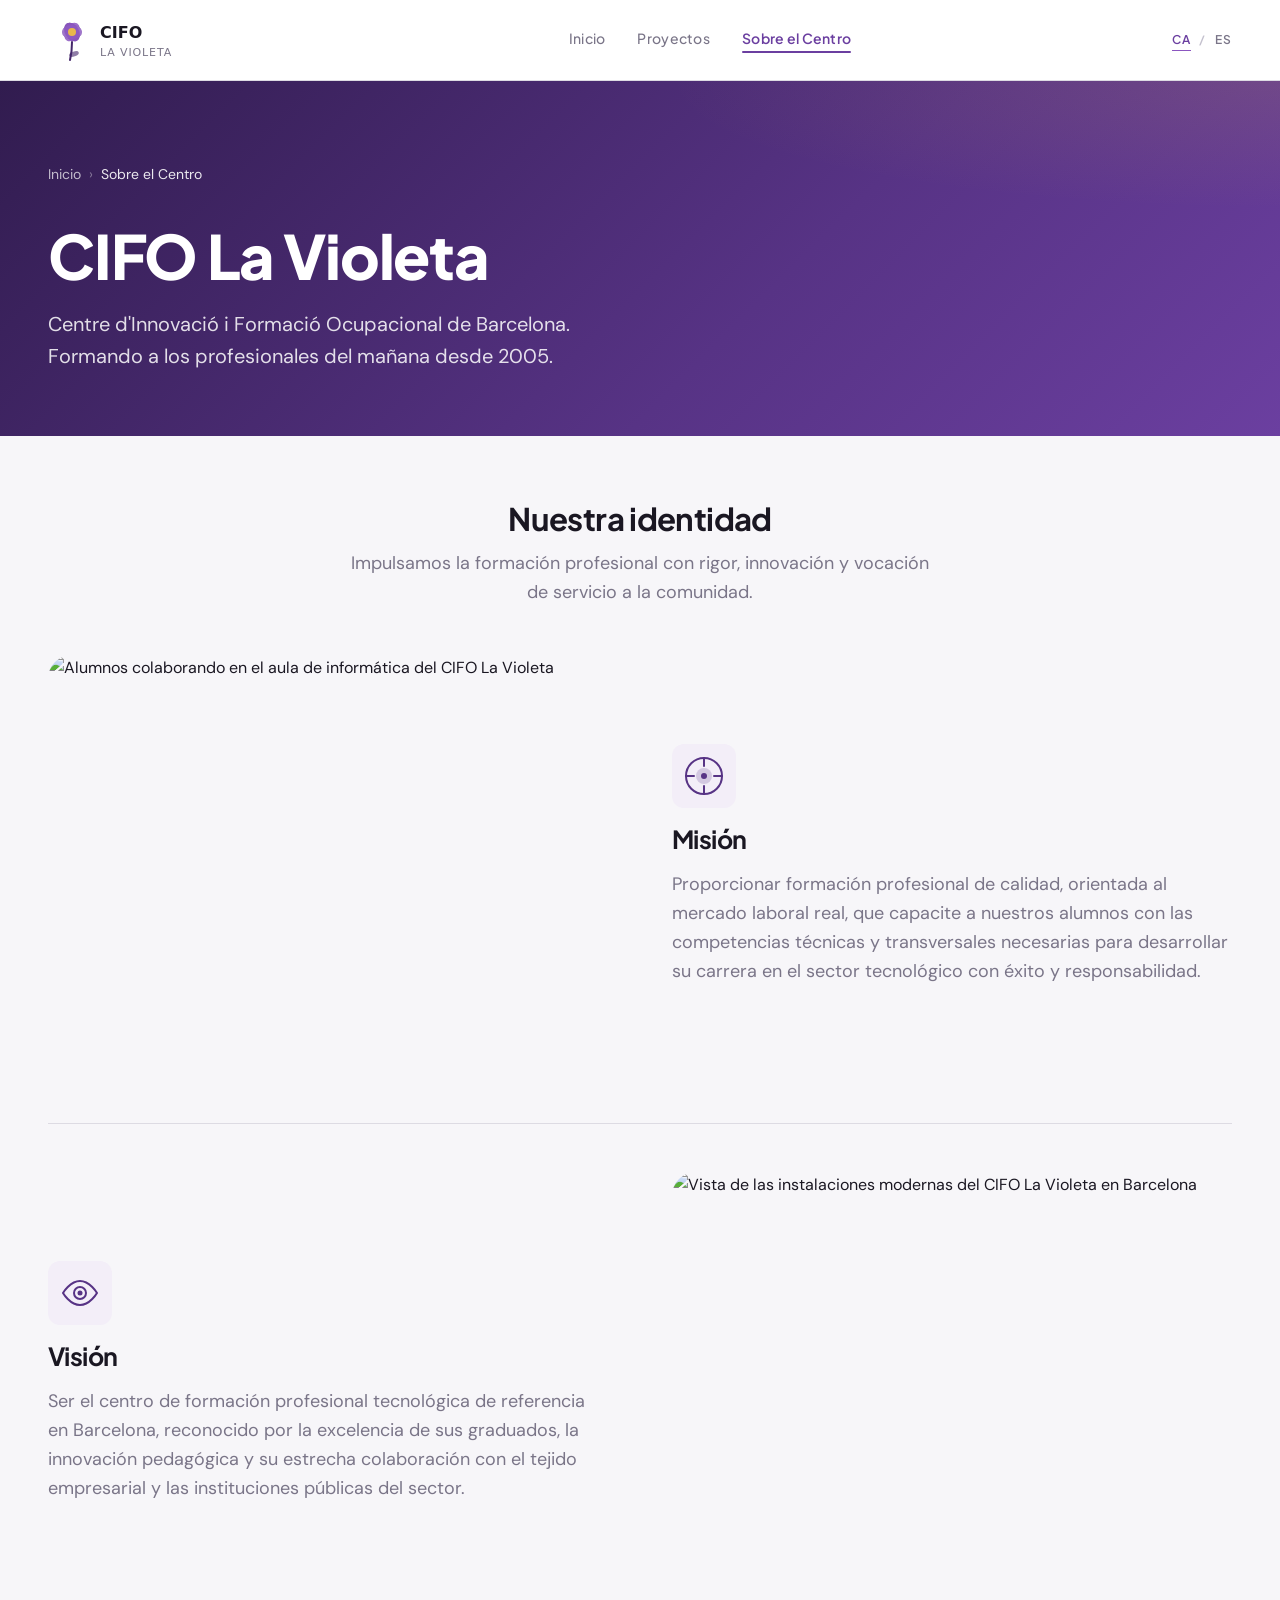
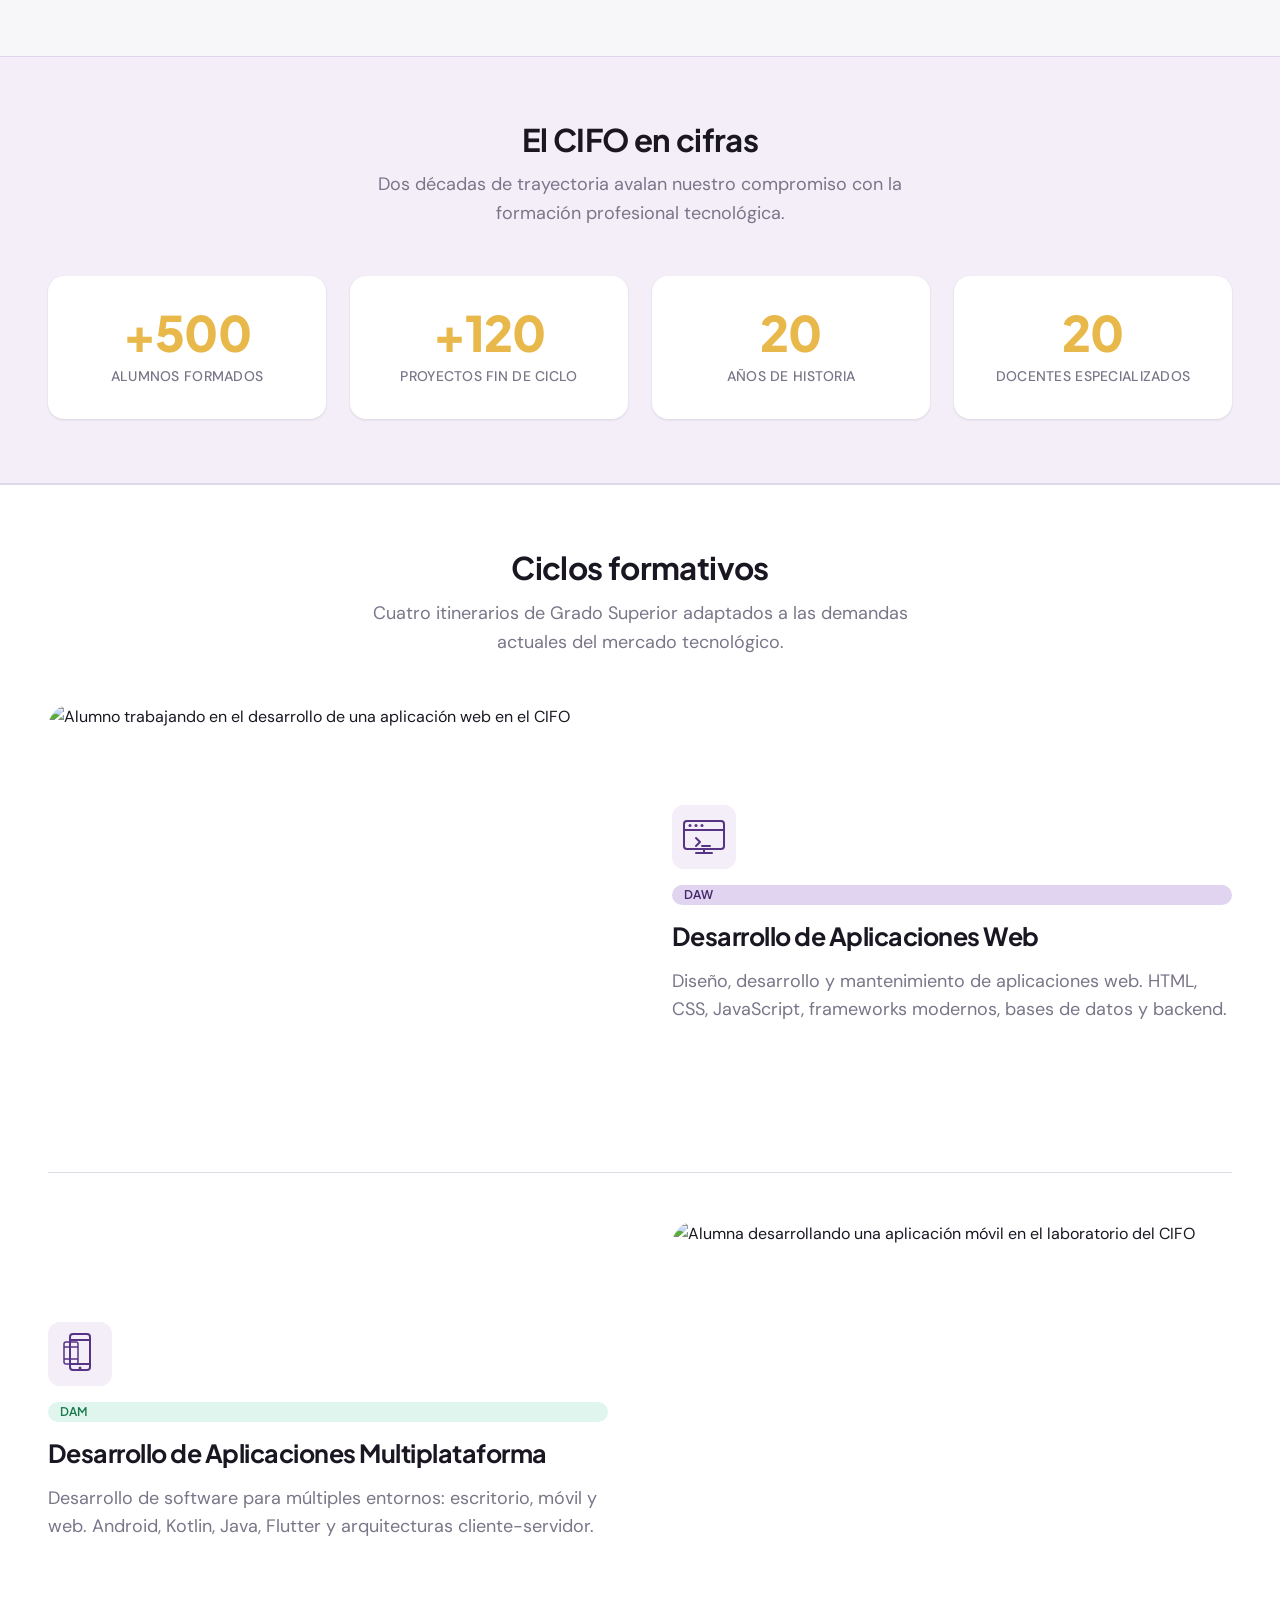
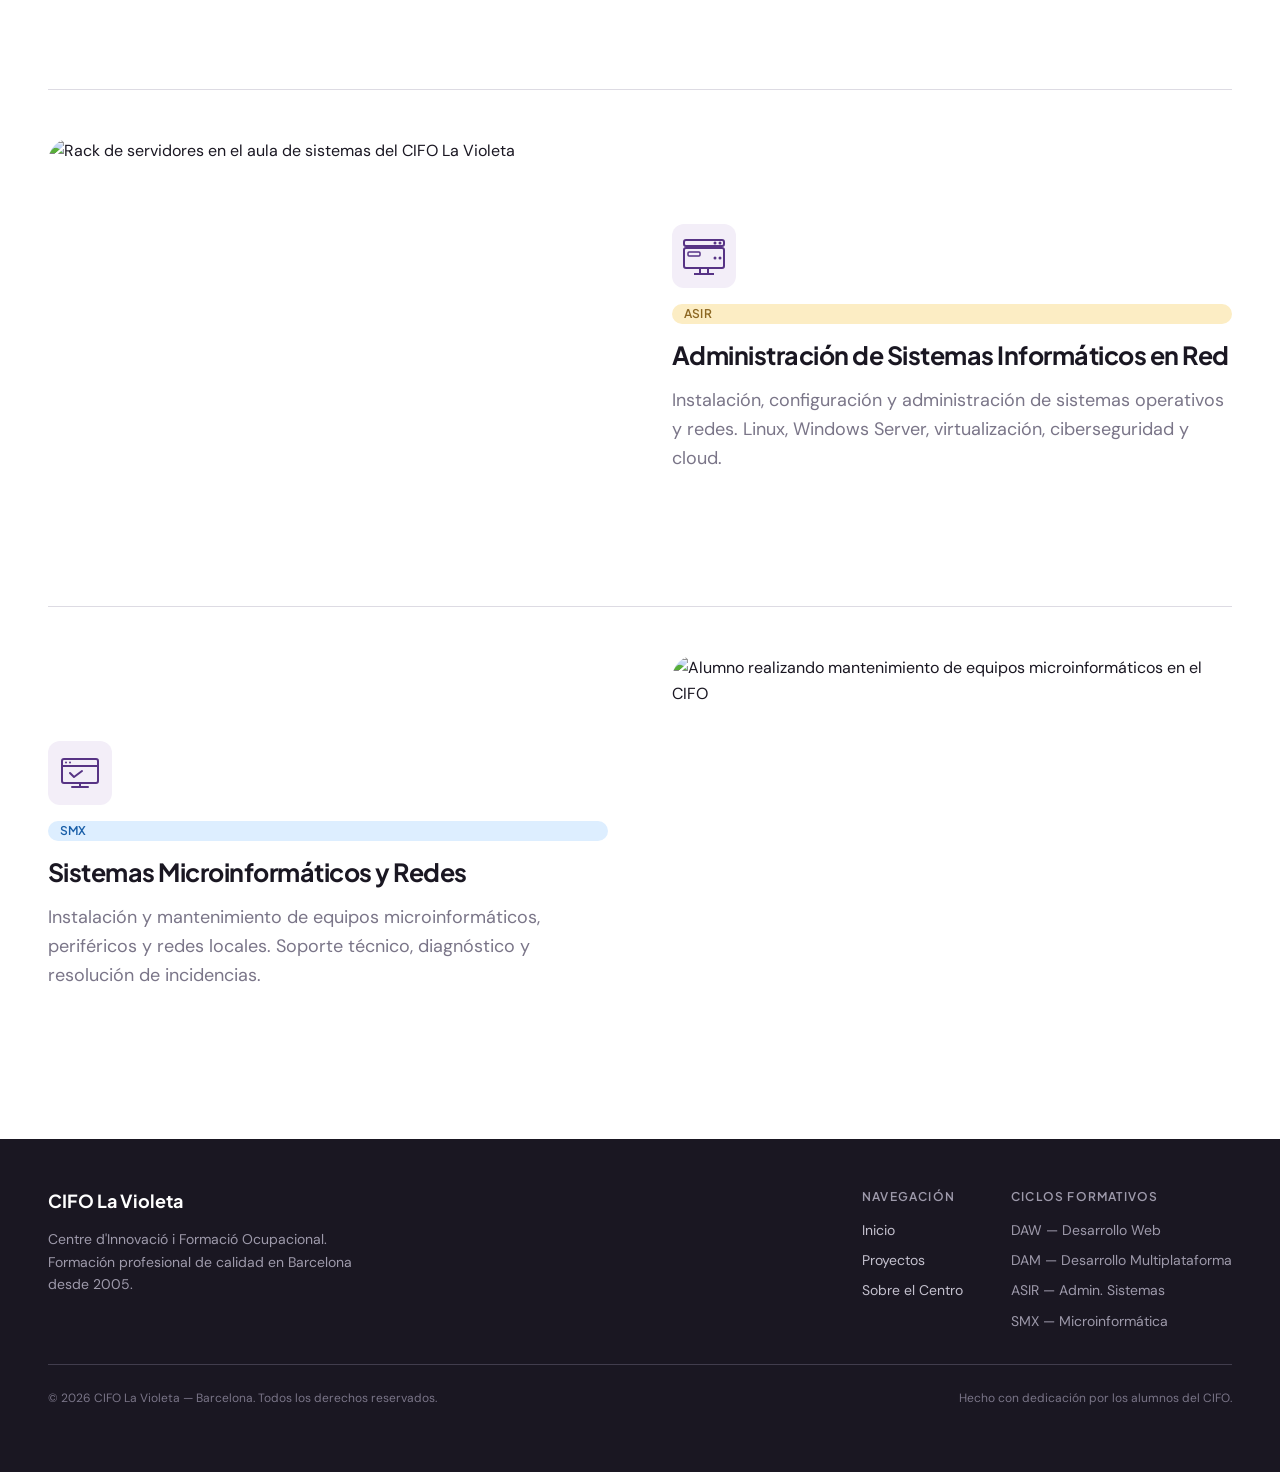
==== about.html @ 93eaab0a "Proyecto finalizado" ====
<!DOCTYPE html>
<html lang="es">

<head>
    <meta charset="UTF-8">
    <meta name="viewport" content="width=device-width, initial-scale=1.0">
    <meta name="description"
        content="Conoce el CIFO La Violeta, su misión, visión, áreas formativas y los datos que hacen de este centro un referente en formación profesional en Barcelona.">

    <meta property="og:type" content="website">
    <meta property="og:title" content="Sobre el Centro — CIFO Violeta Showcase">
    <meta property="og:description"
        content="Conoce el CIFO La Violeta, su misión, visión, áreas formativas y los datos que hacen de este centro un referente en formación profesional en Barcelona.">
    <meta property="og:image" content="https://picsum.photos/seed/cifo-about/1200/630">
    <meta property="og:site_name" content="CIFO Violeta Showcase">

    <title>Sobre el Centro — CIFO Violeta Showcase</title>

    <!-- Favicon placeholder -->
    <link rel="icon"
        href="data:image/svg+xml,%3Csvg xmlns='http://www.w3.org/2000/svg' viewBox='0 0 100 100'%3E%3Ctext y='.9em' font-size='90'%3E%F0%9F%9F%A3%3C/text%3E%3C/svg%3E">

    <!-- CSS Base -->
    <link rel="stylesheet" href="css/base/reset.css">
    <link rel="stylesheet" href="css/base/variables.css">
    <link rel="stylesheet" href="css/base/typography.css">
    <link rel="stylesheet" href="css/base/utilities.css">
    <link rel="stylesheet" href="css/base/print.css">

    <!-- CSS Layout -->
    <link rel="stylesheet" href="css/layout/page.css">
    <link rel="stylesheet" href="css/layout/container.css">

    <!-- CSS Components -->
    <link rel="stylesheet" href="css/components/badge.css">
    <link rel="stylesheet" href="css/components/buttons.css">
    <link rel="stylesheet" href="css/components/language-switcher.css">
    <link rel="stylesheet" href="css/components/header.css">
    <link rel="stylesheet" href="css/components/footer.css">

    <!-- CSS Pages -->
    <link rel="stylesheet" href="css/pages/about.css">
</head>

<body class="page">

    <!-- Skip to content — Accesibilidad -->
    <a href="#main-content" class="skip-link">Saltar al contenido</a>

    <!-- Blade: @include('layouts.header') -->
    <!-- ═══════════════════════════════════════
       HEADER
       ═══════════════════════════════════════ -->
    <header class="site-header" role="banner">
        <div class="container">
            <nav class="header" aria-label="Navegación principal">

                <div class="header-inner">
                    <!-- Logo -->
                    <a href="index.html" class="header-logo" aria-label="CIFO Violeta Showcase — Inicio">
                        <img src="img/logo-placeholder.svg" alt="CIFO La Violeta" width="200" height="48">
                    </a>

                    <!-- Desktop nav links -->
                    <div class="header-nav" role="list">
                        <a href="index.html" class="nav-link" role="listitem">Inicio</a>
                        <a href="projects.html" class="nav-link" role="listitem">Proyectos</a>
                        <a href="about.html" class="nav-link" aria-current="page" role="listitem">Sobre el Centro</a>
                    </div>

                    <!-- Actions: language switcher + hamburger -->
                    <div class="header-actions">
                        <!-- Language switcher placeholder -->
                        <div class="lang-switcher desktop-only" aria-label="Seleccionar idioma">
                            <span class="lang-switcher-option" role="button" tabindex="0" aria-pressed="true">CA</span>
                            <span class="lang-switcher-sep" aria-hidden="true">/</span>
                            <span class="lang-switcher-option" role="button" tabindex="0" aria-pressed="false">ES</span>
                        </div>

                        <!-- Hamburger button (mobile) -->
                        <button class="menu-toggle" aria-label="Abrir menú de navegación" aria-expanded="false"
                            aria-controls="mobile-nav">
                            <span class="menu-icon" aria-hidden="true">
                                <span></span>
                                <span></span>
                                <span></span>
                            </span>
                        </button>
                    </div>
                </div>

            </nav>
        </div>
    </header>

    <!-- ═══════════════════════════════════════
       MAIN CONTENT
       ═══════════════════════════════════════ -->
    <main id="main-content">
        <!-- ─────────────────────────────────────
         HERO
         ───────────────────────────────────── -->
        <section class="about-hero" aria-labelledby="about-hero-title">
            <div class="container">

                <!-- Breadcrumb -->
                <nav class="about-hero-breadcrumb" aria-label="Ruta de navegación">
                    <ol>
                        <li>
                            <a href="index.html">Inicio</a>
                        </li>
                        <li aria-hidden="true">
                            <span class="breadcrumb-sep">›</span>
                        </li>
                        <li>
                            <span class="breadcrumb-current" aria-current="page">Sobre el Centro</span>
                        </li>
                    </ol>
                </nav>

                <div class="about-hero-content reveal">
                    <h1 id="about-hero-title">CIFO La Violeta</h1>
                    <p>Centre d'Innovació i Formació Ocupacional de Barcelona. Formando a
                        los profesionales del mañana desde 2005.</p>
                </div>

            </div>
        </section>

        <!-- ─────────────────────────────────────
         MISIÓN Y VISIÓN
         ───────────────────────────────────── -->
        <section class="about-mission" aria-labelledby="about-mission-title">
            <div class="container">

                <header class="about-mission-header reveal">
                    <h2 class="about-mission-title" id="about-mission-title">Nuestra identidad</h2>
                    <p class="about-mission-intro">Impulsamos la formación profesional con rigor, innovación y vocación
                        de servicio a la comunidad.</p>
                </header>

                <!-- Split 1: Misión — imagen izquierda, texto derecha -->
                <div class="about-split reveal">
                    <div class="about-split-media">
                        <img src="https://picsum.photos/seed/cifo-mission/800/600"
                            alt="Alumnos colaborando en el aula de informática del CIFO La Violeta"
                            width="800" height="600" loading="lazy">
                    </div>
                    <div class="about-split-content">
                        <div class="about-split-icon" aria-hidden="true">
                            <svg width="40" height="40" viewBox="0 0 40 40" fill="none"
                                xmlns="http://www.w3.org/2000/svg">
                                <circle cx="20" cy="20" r="18" stroke="currentColor" stroke-width="2" />
                                <circle cx="20" cy="20" r="8" fill="currentColor" opacity="0.2" />
                                <circle cx="20" cy="20" r="3" fill="currentColor" />
                                <line x1="20" y1="2" x2="20" y2="10" stroke="currentColor" stroke-width="2"
                                    stroke-linecap="round" />
                                <line x1="20" y1="30" x2="20" y2="38" stroke="currentColor" stroke-width="2"
                                    stroke-linecap="round" />
                                <line x1="2" y1="20" x2="10" y2="20" stroke="currentColor" stroke-width="2"
                                    stroke-linecap="round" />
                                <line x1="30" y1="20" x2="38" y2="20" stroke="currentColor" stroke-width="2"
                                    stroke-linecap="round" />
                            </svg>
                        </div>
                        <h3>Misión</h3>
                        <p>Proporcionar formación profesional de calidad, orientada al mercado laboral real, que
                            capacite a nuestros alumnos con las competencias técnicas y transversales necesarias para
                            desarrollar su carrera en el sector tecnológico con éxito y responsabilidad.</p>
                    </div>
                </div>

                <!-- Split 2: Visión — texto izquierda, imagen derecha -->
                <div class="about-split reveal" data-reverse>
                    <div class="about-split-media">
                        <img src="https://picsum.photos/seed/cifo-vision/800/600"
                            alt="Vista de las instalaciones modernas del CIFO La Violeta en Barcelona"
                            width="800" height="600" loading="lazy">
                    </div>
                    <div class="about-split-content">
                        <div class="about-split-icon" aria-hidden="true">
                            <svg width="40" height="40" viewBox="0 0 40 40" fill="none"
                                xmlns="http://www.w3.org/2000/svg">
                                <path d="M20 8C10 8 3 20 3 20C3 20 10 32 20 32C30 32 37 20 37 20C37 20 30 8 20 8Z"
                                    stroke="currentColor" stroke-width="2" stroke-linejoin="round" />
                                <circle cx="20" cy="20" r="6" stroke="currentColor" stroke-width="2" />
                                <circle cx="20" cy="20" r="2.5" fill="currentColor" />
                            </svg>
                        </div>
                        <h3>Visión</h3>
                        <p>Ser el centro de formación profesional tecnológica de referencia en Barcelona, reconocido
                            por la excelencia de sus graduados, la innovación pedagógica y su estrecha colaboración
                            con el tejido empresarial y las instituciones públicas del sector.</p>
                    </div>
                </div>

            </div>
        </section>

        <!-- ─────────────────────────────────────
         CIFRAS CLAVE
         ───────────────────────────────────── -->
        <section class="about-stats" aria-labelledby="about-stats-title">
            <div class="container">

                <header class="about-stats-header reveal">
                    <h2 class="about-stats-title" id="about-stats-title">El CIFO en cifras</h2>
                    <p class="about-stats-intro">Dos décadas de trayectoria avalan nuestro compromiso con la formación
                        profesional tecnológica.</p>
                </header>

                <div class="about-stats-grid">

                    <div class="about-stats-item reveal">
                        <span class="about-stats-number" aria-label="Más de 500 alumnos formados">+500</span>
                        <span class="about-stats-label">Alumnos formados</span>
                    </div>

                    <div class="about-stats-item reveal">
                        <span class="about-stats-number" aria-label="Más de 120 proyectos fin de ciclo">+120</span>
                        <span class="about-stats-label">Proyectos fin de ciclo</span>
                    </div>

                    <div class="about-stats-item reveal">
                        <span class="about-stats-number" aria-label="20 años de historia">20</span>
                        <span class="about-stats-label">Años de historia</span>
                    </div>

                    <div class="about-stats-item reveal">
                        <span class="about-stats-number" aria-label="20 docentes especializados">20</span>
                        <span class="about-stats-label">Docentes especializados</span>
                    </div>

                </div>
            </div>
        </section>

        <!-- ─────────────────────────────────────
         ÁREAS FORMATIVAS
         ───────────────────────────────────── -->
        <section class="about-programs" aria-labelledby="about-programs-title">
            <div class="container">

                <header class="about-programs-header reveal">
                    <h2 class="about-programs-title" id="about-programs-title">Ciclos formativos</h2>
                    <p class="about-programs-intro">Cuatro itinerarios de Grado Superior adaptados a las demandas
                        actuales del mercado tecnológico.</p>
                </header>

                <!-- Split DAW — imagen izquierda, contenido derecha -->
                <div class="about-split reveal" aria-labelledby="program-daw-title">
                    <div class="about-split-media">
                        <img src="https://picsum.photos/seed/cifo-daw/800/600"
                            alt="Alumno trabajando en el desarrollo de una aplicación web en el CIFO"
                            width="800" height="600" loading="lazy">
                    </div>
                    <div class="about-split-content">
                        <div class="about-split-icon" aria-hidden="true">
                            <svg width="48" height="48" viewBox="0 0 48 48" fill="none"
                                xmlns="http://www.w3.org/2000/svg">
                                <rect x="4" y="8" width="40" height="28" rx="3" stroke="currentColor"
                                    stroke-width="2" />
                                <line x1="4" y1="17" x2="44" y2="17" stroke="currentColor" stroke-width="2" />
                                <circle cx="10" cy="12.5" r="1.5" fill="currentColor" />
                                <circle cx="16" cy="12.5" r="1.5" fill="currentColor" />
                                <circle cx="22" cy="12.5" r="1.5" fill="currentColor" />
                                <line x1="16" y1="40" x2="32" y2="40" stroke="currentColor" stroke-width="2"
                                    stroke-linecap="round" />
                                <line x1="24" y1="36" x2="24" y2="40" stroke="currentColor" stroke-width="2" />
                                <path d="M16 25L20 29L16 33" stroke="currentColor" stroke-width="2"
                                    stroke-linecap="round" stroke-linejoin="round" />
                                <line x1="22" y1="33" x2="30" y2="33" stroke="currentColor" stroke-width="2"
                                    stroke-linecap="round" />
                            </svg>
                        </div>
                        <span class="badge" data-cycle="daw">DAW</span>
                        <h3 id="program-daw-title">Desarrollo de Aplicaciones Web</h3>
                        <p>Diseño, desarrollo y mantenimiento de aplicaciones web. HTML, CSS, JavaScript, frameworks
                            modernos, bases de datos y backend.</p>
                    </div>
                </div>

                <!-- Split DAM — contenido izquierda, imagen derecha -->
                <div class="about-split reveal" data-reverse aria-labelledby="program-dam-title">
                    <div class="about-split-media">
                        <img src="https://picsum.photos/seed/cifo-dam/800/600"
                            alt="Alumna desarrollando una aplicación móvil en el laboratorio del CIFO"
                            width="800" height="600" loading="lazy">
                    </div>
                    <div class="about-split-content">
                        <div class="about-split-icon" aria-hidden="true">
                            <svg width="48" height="48" viewBox="0 0 48 48" fill="none"
                                xmlns="http://www.w3.org/2000/svg">
                                <rect x="14" y="4" width="20" height="36" rx="3" stroke="currentColor"
                                    stroke-width="2" />
                                <line x1="14" y1="10" x2="34" y2="10" stroke="currentColor" stroke-width="2" />
                                <line x1="14" y1="34" x2="34" y2="34" stroke="currentColor" stroke-width="2" />
                                <circle cx="24" cy="38" r="1.5" fill="currentColor" />
                                <rect x="8" y="12" width="14" height="22" rx="2" stroke="currentColor"
                                    stroke-width="1.5" />
                                <line x1="8" y1="17" x2="22" y2="17" stroke="currentColor" stroke-width="1.5" />
                                <line x1="8" y1="29" x2="22" y2="29" stroke="currentColor" stroke-width="1.5" />
                            </svg>
                        </div>
                        <span class="badge" data-cycle="dam">DAM</span>
                        <h3 id="program-dam-title">Desarrollo de Aplicaciones Multiplataforma</h3>
                        <p>Desarrollo de software para múltiples entornos: escritorio, móvil y web. Android, Kotlin,
                            Java, Flutter y arquitecturas cliente-servidor.</p>
                    </div>
                </div>

                <!-- Split ASIR — imagen izquierda, contenido derecha -->
                <div class="about-split reveal" aria-labelledby="program-asir-title">
                    <div class="about-split-media">
                        <img src="https://picsum.photos/seed/cifo-asir/800/600"
                            alt="Rack de servidores en el aula de sistemas del CIFO La Violeta"
                            width="800" height="600" loading="lazy">
                    </div>
                    <div class="about-split-content">
                        <div class="about-split-icon" aria-hidden="true">
                            <svg width="48" height="48" viewBox="0 0 48 48" fill="none"
                                xmlns="http://www.w3.org/2000/svg">
                                <rect x="4" y="16" width="40" height="20" rx="2" stroke="currentColor"
                                    stroke-width="2" />
                                <rect x="4" y="8" width="40" height="6" rx="2" stroke="currentColor"
                                    stroke-width="2" />
                                <circle cx="40" cy="11" r="1.5" fill="currentColor" />
                                <circle cx="35" cy="11" r="1.5" fill="currentColor" />
                                <rect x="8" y="20" width="12" height="4" rx="1" stroke="currentColor"
                                    stroke-width="1.5" />
                                <circle cx="40" cy="26" r="1.5" fill="currentColor" />
                                <circle cx="35" cy="26" r="1.5" fill="currentColor" />
                                <line x1="20" y1="36" x2="20" y2="42" stroke="currentColor" stroke-width="2" />
                                <line x1="28" y1="36" x2="28" y2="42" stroke="currentColor" stroke-width="2" />
                                <line x1="14" y1="42" x2="34" y2="42" stroke="currentColor" stroke-width="2" />
                            </svg>
                        </div>
                        <span class="badge" data-cycle="asir">ASIR</span>
                        <h3 id="program-asir-title">Administración de Sistemas Informáticos en Red</h3>
                        <p>Instalación, configuración y administración de sistemas operativos y redes. Linux, Windows
                            Server, virtualización, ciberseguridad y cloud.</p>
                    </div>
                </div>

                <!-- Split SMX — contenido izquierda, imagen derecha -->
                <div class="about-split reveal" data-reverse aria-labelledby="program-smx-title">
                    <div class="about-split-media">
                        <img src="https://picsum.photos/seed/cifo-smx/800/600"
                            alt="Alumno realizando mantenimiento de equipos microinformáticos en el CIFO"
                            width="800" height="600" loading="lazy">
                    </div>
                    <div class="about-split-content">
                        <div class="about-split-icon" aria-hidden="true">
                            <svg width="48" height="48" viewBox="0 0 48 48" fill="none"
                                xmlns="http://www.w3.org/2000/svg">
                                <rect x="6" y="10" width="36" height="24" rx="2" stroke="currentColor"
                                    stroke-width="2" />
                                <line x1="6" y1="17" x2="42" y2="17" stroke="currentColor" stroke-width="2" />
                                <line x1="16" y1="38" x2="32" y2="38" stroke="currentColor" stroke-width="2"
                                    stroke-linecap="round" />
                                <line x1="24" y1="34" x2="24" y2="38" stroke="currentColor" stroke-width="2" />
                                <path d="M14 24L18 28L26 22" stroke="currentColor" stroke-width="2"
                                    stroke-linecap="round" stroke-linejoin="round" />
                                <circle cx="10" cy="13.5" r="1" fill="currentColor" />
                                <circle cx="14" cy="13.5" r="1" fill="currentColor" />
                            </svg>
                        </div>
                        <span class="badge" data-cycle="smx">SMX</span>
                        <h3 id="program-smx-title">Sistemas Microinformáticos y Redes</h3>
                        <p>Instalación y mantenimiento de equipos microinformáticos, periféricos y redes locales.
                            Soporte técnico, diagnóstico y resolución de incidencias.</p>
                    </div>
                </div>

            </div>
        </section>

    </main>

    <!-- Blade: @include('layouts.footer') -->
    <!-- ═══════════════════════════════════════
       FOOTER
       ═══════════════════════════════════════ -->
    <footer class="site-footer" role="contentinfo">
        <div class="container">
            <div class="footer-inner">

                <!-- Footer top -->
                <div class="footer-top">
                    <!-- Brand -->
                    <div class="footer-brand">
                        <p class="footer-brand-name">CIFO La Violeta</p>
                        <p class="footer-brand-desc">Centre d'Innovació i Formació Ocupacional. Formación profesional
                            de calidad en Barcelona desde 2005.</p>
                    </div>

                    <!-- Link groups -->
                    <div class="footer-links">
                        <div>
                            <p class="footer-link-group-title">Navegación</p>
                            <div class="footer-link-group-items">
                                <a href="index.html" class="footer-link">Inicio</a>
                                <a href="projects.html" class="footer-link">Proyectos</a>
                                <a href="about.html" class="footer-link">Sobre el Centro</a>
                            </div>
                        </div>
                        <div>
                            <p class="footer-link-group-title">Ciclos Formativos</p>
                            <div class="footer-link-group-items">
                                <span class="footer-cycle-item">DAW — Desarrollo Web</span>
                                <span class="footer-cycle-item">DAM — Desarrollo Multiplataforma</span>
                                <span class="footer-cycle-item">ASIR — Admin. Sistemas</span>
                                <span class="footer-cycle-item">SMX — Microinformática</span>
                            </div>
                        </div>
                    </div>
                </div>

                <hr>

                <!-- Footer bottom -->
                <div class="footer-bottom">
                    <p>&copy; 2026 CIFO La Violeta — Barcelona. Todos los derechos reservados.</p>
                    <p>Hecho con dedicación por los alumnos del CIFO.</p>
                </div>

            </div>
        </div>
    </footer>

    <!-- Blade: @include('components.mobile-nav') -->
    <!-- Mobile nav drawer — outside header to avoid stacking context conflict -->
    <div class="mobile-nav" id="mobile-nav" aria-hidden="true">
        <div class="mobile-nav-inner">
            <div class="mobile-close">
                <button class="mobile-close-btn" aria-label="Cerrar menú">&#x2715;</button>
            </div>
            <a href="index.html" class="mobile-nav-link">Inicio</a>
            <a href="projects.html" class="mobile-nav-link">Proyectos</a>
            <a href="about.html" class="mobile-nav-link" aria-current="page">Sobre el Centro</a>
            <!-- Language switcher in mobile -->
            <div class="lang-switcher" style="padding: var(--space-3) var(--space-4);" aria-label="Seleccionar idioma">
                <span class="lang-switcher-option" role="button" tabindex="0">CA</span>
                <span class="lang-switcher-sep" aria-hidden="true">/</span>
                <span class="lang-switcher-option" role="button" tabindex="0">ES</span>
            </div>
        </div>
    </div>

    <script type="module" src="js/main.js"></script>

</body>

</html>
---- css/base/variables.css ----
/* ══════════════════════════════════════════════════════════
   variables.css — CIFO Violeta Showcase
   Design Tokens — Single source of truth
   ══════════════════════════════════════════════════════════ */

@import url('https://fonts.googleapis.com/css2?family=Plus+Jakarta+Sans:ital,wght@0,400;0,500;0,600;0,700;0,800;1,400;1,500&family=DM+Sans:ital,wght@0,400;0,500;0,700;1,400&family=JetBrains+Mono:wght@400;500&display=swap');

:root {
    /* ─────────────────────────────────────────
     PALETA — Identidad CIFO La Violeta
     ───────────────────────────────────────── */

    /* Violeta Principal */
    --color-primary-50: #f3eef8;
    --color-primary-100: #e0d4f0;
    --color-primary-200: #c5a8e2;
    --color-primary-300: #a87cd3;
    --color-primary-400: #8b56c0;
    --color-primary-500: #6b3fa0;
    --color-primary-600: #573385;
    --color-primary-700: #44276a;
    --color-primary-800: #311c4f;
    --color-primary-900: #1e1134;

    /* Accent — Dorado Cálido */
    --color-accent-50: #fef8eb;
    --color-accent-100: #fcedc4;
    --color-accent-200: #f9dc8c;
    --color-accent-300: #f5c94f;
    --color-accent-400: #e8b84b;
    --color-accent-500: #d4a23a;
    --color-accent-600: #b8872e;
    --color-accent-700: #8c6722;

    /* Neutros — Fríos con matiz violeta */
    --color-neutral-0: #ffffff;
    --color-neutral-50: #f7f6f9;
    --color-neutral-100: #eeedf1;
    --color-neutral-200: #dddbe3;
    --color-neutral-300: #c4c1ce;
    --color-neutral-400: #9e9aab;
    --color-neutral-500: #7a7588;
    --color-neutral-600: #5c5768;
    --color-neutral-700: #413d4d;
    --color-neutral-800: #2a2733;
    --color-neutral-900: #1a1722;

    /* Semánticos — reserva para estados de formulario (Fase 5+) */
    --color-success: #2ecc71;
    --color-error: #e74c3c;
    --color-warning: #f39c12;
    --color-info: #3498db;

    /* ─────────────────────────────────────────
     ALIASES FUNCIONALES
     ───────────────────────────────────────── */
    --color-bg: var(--color-neutral-50);
    --color-bg-card: var(--color-neutral-0);
    --color-bg-elevated: var(--color-neutral-0);
    --color-bg-overlay: rgba(26, 23, 34, 0.6);
    --color-text: var(--color-neutral-900);
    --color-text-muted: var(--color-neutral-500);
    --color-text-inverse: var(--color-neutral-0);
    --color-border: var(--color-neutral-200);
    --color-border-hover: var(--color-neutral-300);

    /* ─────────────────────────────────────────
     TIPOGRAFÍA
     ───────────────────────────────────────── */
    --font-heading: "Plus Jakarta Sans", system-ui, sans-serif;
    --font-body: "DM Sans", system-ui, sans-serif;
    --font-mono: "JetBrains Mono", monospace;

    /* Escala tipográfica — Major Third (1.25) */
    --text-xs: 0.75rem;
    --text-sm: 0.875rem;
    --text-base: 1rem;
    --text-lg: 1.125rem;
    --text-xl: 1.25rem;
    --text-2xl: 1.563rem;
    --text-3xl: 1.953rem;
    --text-4xl: 2.441rem;
    --text-5xl: 3.052rem;
    --text-6xl: 3.815rem;

    /* Line heights */
    --leading-tight: 1.2;
    --leading-snug: 1.35;
    --leading-normal: 1.6;
    --leading-loose: 1.8;

    /* Font weights */
    --weight-regular: 400;
    --weight-medium: 500;
    --weight-semibold: 600;
    --weight-bold: 700;
    --weight-extrabold: 800;

    /* Letter spacing */
    --tracking-tight: -0.02em;
    --tracking-normal: 0;
    --tracking-wide: 0.02em;
    --tracking-wider: 0.05em;
    --tracking-widest: 0.1em;

    /* ─────────────────────────────────────────
     ESPACIADO (base 4px)
     ───────────────────────────────────────── */
    --space-0: 0;
    --space-1: 0.25rem;
    --space-2: 0.5rem;
    --space-3: 0.75rem;
    --space-4: 1rem;
    --space-5: 1.25rem;
    --space-6: 1.5rem;
    --space-8: 2rem;
    --space-10: 2.5rem;
    --space-12: 3rem;
    --space-16: 4rem;
    --space-20: 5rem;
    --space-24: 6rem;

    /* ─────────────────────────────────────────
     LAYOUT
     ───────────────────────────────────────── */
    --max-width: 1280px;
    --max-width-sm: 640px;
    --max-width-md: 768px;
    --max-width-lg: 1024px;
    --max-width-xl: 1280px;
    --max-width-2xl: 1440px;

    --container-padding: var(--space-6);

    /* ─────────────────────────────────────────
     BORDES Y RADIOS
     ───────────────────────────────────────── */
    --radius-sm: 4px;
    --radius-md: 8px;
    --radius-lg: 12px;
    --radius-xl: 16px;
    --radius-2xl: 24px;
    --radius-full: 9999px;

    /* ─────────────────────────────────────────
     SOMBRAS
     ───────────────────────────────────────── */
    --shadow-xs: 0 1px 2px rgba(26, 23, 34, 0.05);
    --shadow-sm: 0 1px 3px rgba(26, 23, 34, 0.08),
        0 1px 2px rgba(26, 23, 34, 0.04);
    --shadow-md: 0 4px 6px rgba(26, 23, 34, 0.06),
        0 2px 4px rgba(26, 23, 34, 0.04);
    --shadow-lg: 0 10px 20px rgba(26, 23, 34, 0.08),
        0 4px 8px rgba(26, 23, 34, 0.04);
    --shadow-xl: 0 20px 40px rgba(26, 23, 34, 0.1),
        0 8px 16px rgba(26, 23, 34, 0.06);
    --shadow-card-hover:
        0 16px 32px rgba(107, 63, 160, 0.12),
        0 6px 12px rgba(107, 63, 160, 0.06);

    /* ─────────────────────────────────────────
     TRANSICIONES
     ───────────────────────────────────────── */
    --ease-out: cubic-bezier(0.16, 1, 0.3, 1);
    --ease-in-out: cubic-bezier(0.65, 0, 0.35, 1);
    --ease-spring: cubic-bezier(0.34, 1.56, 0.64, 1);

    --duration-fast: 150ms;
    --duration-base: 250ms;
    --duration-slow: 400ms;
    --duration-slower: 600ms;

    --transition-fast: var(--duration-fast) var(--ease-out);
    --transition-base: var(--duration-base) var(--ease-out);
    --transition-slow: var(--duration-slow) var(--ease-out);
    --transition-spring: var(--duration-base) var(--ease-spring);

    /* ─────────────────────────────────────────
     Z-INDEX
     ───────────────────────────────────────── */
    --z-dropdown: 100;
    --z-sticky: 200;
    --z-overlay: 300;
    --z-modal: 400;
    --z-toast: 500;
}
---- css/base/typography.css ----
/* ══════════════════════════════════════════════════════════
   TYPOGRAPHY.CSS — CIFO Violeta Showcase
   Base typographic styles and heading scale
   ══════════════════════════════════════════════════════════ */

/* ─────────────────────────────────────────
   BODY BASE
   ───────────────────────────────────────── */
body {
    font-family: var(--font-body);
    font-size: var(--text-base);
    font-weight: var(--weight-regular);
    line-height: var(--leading-normal);
    color: var(--color-text);
    letter-spacing: var(--tracking-normal);
}

/* ─────────────────────────────────────────
   HEADINGS
   ───────────────────────────────────────── */
h1,
h2,
h3,
h4,
h5,
h6 {
    font-family: var(--font-heading);
    font-weight: var(--weight-bold);
    line-height: var(--leading-tight);
    letter-spacing: var(--tracking-tight);
    color: var(--color-text);
}

h1 {
    font-size: var(--text-4xl);
    font-weight: var(--weight-extrabold);
}

h2 {
    font-size: var(--text-3xl);
}

h3 {
    font-size: var(--text-2xl);
}

h4 {
    font-size: var(--text-xl);
    font-weight: var(--weight-semibold);
}

h5 {
    font-size: var(--text-lg);
    font-weight: var(--weight-semibold);
}

h6 {
    font-size: var(--text-base);
    font-weight: var(--weight-semibold);
    letter-spacing: var(--tracking-wide);
}

/* Responsive heading scale */
@media (min-width: 64em) {

    h1 {
        font-size: var(--text-4xl);
    }

    h2 {
        font-size: var(--text-3xl);
    }

    h3 {
        font-size: var(--text-2xl);
    }
}

/* ─────────────────────────────────────────
   PARAGRAPHS & BODY TEXT
   ───────────────────────────────────────── */
p {
    max-width: 68ch;
    margin-bottom: var(--space-4);
}

p:last-child {
    margin-bottom: 0;
}

.text-lg {
    font-size: var(--text-lg);
    line-height: var(--leading-normal);
}

.text-sm {
    font-size: var(--text-sm);
}

.text-xs {
    font-size: var(--text-xs);
}

.text-muted {
    color: var(--color-text-muted);
}

/* ─────────────────────────────────────────
   LINKS
   ───────────────────────────────────────── */
a:not([class]) {
    color: var(--color-primary-500);
    text-decoration-thickness: 1px;
    text-underline-offset: 0.15em;
    transition: color var(--transition-fast),
        text-decoration-color var(--transition-fast);
}

a:not([class]):hover {
    color: var(--color-primary-700);
    text-decoration: underline;
    text-decoration-color: var(--color-primary-300);
}

a:not([class]):focus-visible {
    outline: 2px solid var(--color-primary-400);
    outline-offset: 2px;
    border-radius: var(--radius-sm);
}

/* ─────────────────────────────────────────
   META & LABEL TEXT
   ───────────────────────────────────────── */
.meta {
    font-family: var(--font-body);
    font-size: var(--text-sm);
    font-weight: var(--weight-medium);
    color: var(--color-text-muted);
    line-height: var(--leading-normal);
    letter-spacing: var(--tracking-wide);
}

.label {
    font-family: var(--font-heading);
    font-size: var(--text-xs);
    font-weight: var(--weight-semibold);
    letter-spacing: var(--tracking-widest);
    text-transform: uppercase;
    color: var(--color-text-muted);
}

/* ─────────────────────────────────────────
   CODE / MONOSPACE
   ───────────────────────────────────────── */
code,
pre,
.mono {
    font-family: var(--font-mono);
    font-size: var(--text-sm);
}

code {
    background: var(--color-primary-50);
    color: var(--color-primary-700);
    padding: var(--space-1) var(--space-2);
    border-radius: var(--radius-sm);
}

pre {
    background: var(--color-neutral-800);
    color: var(--color-neutral-100);
    padding: var(--space-6);
    border-radius: var(--radius-lg);
    overflow-x: auto;
}

pre code {
    background: none;
    color: inherit;
    padding: 0;
}

/* ─────────────────────────────────────────
   SELECTION
   ───────────────────────────────────────── */
::selection {
    background: var(--color-primary-200);
    color: var(--color-primary-900);
}

/* ─────────────────────────────────────────
   STRONG / EM
   ───────────────────────────────────────── */
strong,
b {
    font-weight: var(--weight-semibold);
}

em,
i {
    font-style: italic;
}
---- css/base/utilities.css ----
/* ══════════════════════════════════════════════════════════
   UTILITIES.CSS — CIFO Violeta Showcase
   Helper classes — Accessibility, layout aids, state
   ══════════════════════════════════════════════════════════ */

/* ─────────────────────────────────────────
   ACCESSIBILITY
   ───────────────────────────────────────── */

/* Visually hidden but accessible to screen readers */
.sr-only {
    position: absolute;
    width: 1px;
    height: 1px;
    padding: 0;
    margin: -1px;
    overflow: hidden;
    clip: rect(0, 0, 0, 0);
    white-space: nowrap;
    border-width: 0;
}

/* Skip to content link */
.skip-link {
    position: absolute;
    top: -100%;
    left: var(--space-4);
    z-index: var(--z-toast);
    padding: var(--space-3) var(--space-6);
    background: var(--color-primary-500);
    color: var(--color-text-inverse);
    font-family: var(--font-heading);
    font-size: var(--text-sm);
    font-weight: var(--weight-semibold);
    border-radius: 0 0 var(--radius-md) var(--radius-md);
    transition: top var(--transition-fast);
}

.skip-link:focus {
    top: 0;
    outline: 2px solid var(--color-accent-400);
    outline-offset: 2px;
}

/* Focus visible — enhanced focus ring */
:focus-visible {
    outline: 2px solid var(--color-primary-400);
    outline-offset: 2px;
}

/* ─────────────────────────────────────────
   LAYOUT AIDS
   Not used in static HTML; reserved for Blade templates
   ───────────────────────────────────────── */

/* Section spacing */
.section {
    padding-block: var(--space-16);
}

.section[data-size="sm"] {
    padding-block: var(--space-8);
}

.section[data-size="lg"] {
    padding-block: var(--space-24);
}

/* Flex helpers */
.flex {
    display: flex;
}

.flex-center {
    display: flex;
    align-items: center;
    justify-content: center;
}

.flex-between {
    display: flex;
    align-items: center;
    justify-content: space-between;
}

.flex-col {
    display: flex;
    flex-direction: column;
}

.flex-wrap {
    flex-wrap: wrap;
}

.gap-1 {
    gap: var(--space-1);
}

.gap-2 {
    gap: var(--space-2);
}

.gap-3 {
    gap: var(--space-3);
}

.gap-4 {
    gap: var(--space-4);
}

.gap-6 {
    gap: var(--space-6);
}

.gap-8 {
    gap: var(--space-8);
}

/* ─────────────────────────────────────────
   TEXT ALIGNMENT
   ───────────────────────────────────────── */
.text-center {
    text-align: center;
}

.text-left {
    text-align: left;
}

.text-right {
    text-align: right;
}

/* ─────────────────────────────────────────
   VISIBILITY / STATE
   ───────────────────────────────────────── */

/* Scroll lock (applied to body when modal open) */
.scroll-lock {
    overflow: hidden;
}

/* Hidden but takes space */
.invisible {
    visibility: hidden;
}

/* Completely hidden */
.hidden {
    display: none !important;
}

/* Visible only on specific breakpoints */
@media (max-width: 63.99em) {
    .desktop-only {
        display: none !important;
    }
}

@media (min-width: 64em) {
    .mobile-only {
        display: none !important;
    }
}

/* ─────────────────────────────────────────
   ANIMATIONS (base classes for JS)
   ───────────────────────────────────────── */

/* Fade in from below — used with IntersectionObserver */
.reveal {
    opacity: 0;
    transform: translateY(20px);
    transition: opacity var(--duration-slow) var(--ease-out),
        transform var(--duration-slow) var(--ease-out);
}

.reveal.is-visible {
    opacity: 1;
    transform: translateY(0);
}

/* Stagger children — add delay per item */
.stagger>* {
    transition-delay: 0ms;
}

.stagger>*:nth-child(1) {
    transition-delay: 0ms;
}

.stagger>*:nth-child(2) {
    transition-delay: 60ms;
}

.stagger>*:nth-child(3) {
    transition-delay: 120ms;
}

.stagger>*:nth-child(4) {
    transition-delay: 180ms;
}

.stagger>*:nth-child(5) {
    transition-delay: 240ms;
}

.stagger>*:nth-child(6) {
    transition-delay: 300ms;
}

.stagger>*:nth-child(7) {
    transition-delay: 360ms;
}

.stagger>*:nth-child(8) {
    transition-delay: 420ms;
}

.stagger>*:nth-child(9) {
    transition-delay: 480ms;
}

.stagger>*:nth-child(10) {
    transition-delay: 540ms;
}

/* Stagger initial state for project grid items */
.projects-grid.stagger>.grid-item {
    opacity: 0;
    transform: translateY(16px);
    transition: opacity var(--duration-slow) var(--ease-out),
        transform var(--duration-slow) var(--ease-out);
}

.projects-grid.stagger>.grid-item.is-visible {
    opacity: 1;
    transform: translateY(0);
}
---- css/base/print.css ----
/* ══════════════════════════════════════════════════════════
   PRINT.CSS — CIFO Violeta Showcase
   Basic print styles
   ══════════════════════════════════════════════════════════ */

@media print {

    /* ── Reset visual for print ───────────────────────── */
    *,
    *::before,
    *::after {
        background: transparent !important;
        color: #000 !important;
        box-shadow: none !important;
        text-shadow: none !important;
    }

    body {
        font-size: 12pt;
        line-height: 1.5;
    }

    /* ── Hide non-printable elements ──────────────────── */
    .site-header,
    .skip-link,
    .filter-toolbar,
    .menu-toggle,
    .mobile-nav,
    .lang-switcher,
    .card-quick-view,
    .modal,
    .btn,
    .carousel-btn,
    .carousel-dots,
    .project-detail-nav,
    .footer-links {
        display: none !important;
    }

    /* ── Show main content as block ───────────────────── */
    main {
        display: block;
    }

    /* ── Links — show URL ─────────────────────────────── */
    a[href]::after {
        content: " (" attr(href) ")";
        font-size: 0.85em;
        color: #444 !important;
    }

    /* Exclude anchor links and javascript: */
    a[href^="#"]::after,
    a[href^="javascript:"]::after {
        content: "";
    }

    /* ── Images ───────────────────────────────────────── */
    img {
        max-width: 100% !important;
        page-break-inside: avoid;
    }

    /* ── Cards — avoid page breaks inside ────────────── */
    .card,
    .about-mission-card,
    .about-programs-card {
        page-break-inside: avoid;
        break-inside: avoid;
        border: 1pt solid #ccc;
        margin-bottom: 16pt;
        padding: 8pt;
    }

    /* ── Hero sections — simplify ─────────────────────── */
    .hero,
    .about-hero,
    .project-detail-hero {
        padding: 16pt 0;
        page-break-after: avoid;
    }

    /* ── Project detail — ensure metadata is visible ─── */
    .project-detail-meta,
    .project-detail-tech-list,
    .project-detail-tags {
        display: block;
    }

    /* ── Stats grid — inline for print ───────────────── */
    .about-stats-grid {
        display: flex;
        flex-wrap: wrap;
        gap: 16pt;
    }

    .about-stats-item {
        min-width: 100pt;
    }

    /* ── Footer — copyright only ──────────────────────── */
    .footer-top {
        display: none;
    }

    .footer-bottom {
        border-top: 1pt solid #ccc;
        padding-top: 8pt;
        font-size: 9pt;
    }

}
---- css/layout/page.css ----
/* ══════════════════════════════════════════════════════════
   PAGE.CSS — CIFO Violeta Showcase
   Main page grid: header / main / footer
   ══════════════════════════════════════════════════════════ */

.page {
    display: grid;
    grid-template-rows: auto 1fr auto;
    grid-template-areas:
        "header"
        "main"
        "footer";
    min-height: 100vh;
    background-color: var(--color-bg);
}

.site-header {
    grid-area: header;
    position: sticky;
    top: 0;
    z-index: var(--z-sticky);
    background-color: var(--color-bg-elevated);
    border-bottom: 1px solid var(--color-border);
    transition: box-shadow var(--transition-base);
}

/* Header shadow on scroll — toggled via JS */
.site-header.is-scrolled {
    box-shadow: var(--shadow-md);
    border-bottom-color: transparent;
}

main {
    grid-area: main;
}

.site-footer {
    grid-area: footer;
    background-color: var(--color-neutral-900);
    color: var(--color-neutral-300);
}
---- css/layout/container.css ----
/* ══════════════════════════════════════════════════════════
   CONTAINER.CSS — CIFO Violeta Showcase
   Centered content wrapper with responsive padding
   ══════════════════════════════════════════════════════════ */

.container {
    width: 100%;
    max-width: var(--max-width);
    margin-inline: auto;
    padding-inline: var(--container-padding);
}

.container[data-size="sm"] {
    max-width: var(--max-width-sm);
}

.container[data-size="md"] {
    max-width: var(--max-width-md);
}

.container[data-size="lg"] {
    max-width: var(--max-width-lg);
}

.container[data-size="2xl"] {
    max-width: var(--max-width-2xl);
}

/* Wider padding on larger screens */
@media (min-width: 48em) {
    .container {
        padding-inline: var(--space-8);
    }
}

@media (min-width: 80em) {
    .container {
        padding-inline: var(--space-12);
    }
}
---- css/components/badge.css ----
/* ══════════════════════════════════════════════════════════
   BADGE.CSS — CIFO Violeta Showcase
   Category badges / tags with color per cycle
   ══════════════════════════════════════════════════════════ */

/* ─────────────────────────────────────────
   BASE
   ───────────────────────────────────────── */
.badge {
    display: inline-flex;
    align-items: center;
    padding: var(--space-1) var(--space-3);
    font-family: var(--font-heading);
    font-size: var(--text-xs);
    font-weight: var(--weight-semibold);
    letter-spacing: var(--tracking-wide);
    line-height: 1;
    border-radius: var(--radius-full);
    white-space: nowrap;
}

/* ─────────────────────────────────────────
   CICLOS FORMATIVOS
   ───────────────────────────────────────── */

/* DAW — Desarrollo Web · Violeta (brand color) */
.badge[data-cycle="daw"] {
    background-color: var(--color-primary-100);
    color: var(--color-primary-700);
}

/* DAM — Desarrollo Multiplataforma · Verde */
.badge[data-cycle="dam"] {
    background-color: #e0f5ee;
    color: #1a7a4a;
}

/* ASIR — Administración de Sistemas · Dorado */
.badge[data-cycle="asir"] {
    background-color: var(--color-accent-100);
    color: var(--color-accent-700);
}

/* SMX — Microinformática · Azul */
.badge[data-cycle="smx"] {
    background-color: #ddeeff;
    color: #1a5fa8;
}

/* ─────────────────────────────────────────
   YEAR / GENERIC
   ───────────────────────────────────────── */
.badge[data-type="year"] {
    background-color: var(--color-neutral-100);
    color: var(--color-neutral-600);
}

/* ─────────────────────────────────────────
   TECH TAG (for project detail)
   ───────────────────────────────────────── */
.badge[data-type="tech"] {
    background-color: var(--color-neutral-100);
    color: var(--color-neutral-700);
    font-family: var(--font-mono);
    font-size: 0.7rem;
    letter-spacing: 0;
}
---- css/components/buttons.css ----
/* ══════════════════════════════════════════════════════════
   BUTTONS.CSS — CIFO Violeta Showcase
   Button variants: primary, secondary, ghost, icon
   ══════════════════════════════════════════════════════════ */

/* ─────────────────────────────────────────
   BASE
   ───────────────────────────────────────── */
.btn {
    display: inline-flex;
    align-items: center;
    justify-content: center;
    gap: var(--space-2);
    padding: var(--space-3) var(--space-6);
    font-family: var(--font-heading);
    font-size: var(--text-sm);
    font-weight: var(--weight-semibold);
    letter-spacing: var(--tracking-wide);
    line-height: 1;
    border-radius: var(--radius-full);
    border: 2px solid transparent;
    cursor: pointer;
    white-space: nowrap;
    text-decoration: none;
    transition: background-color var(--transition-fast),
        color var(--transition-fast),
        border-color var(--transition-fast),
        box-shadow var(--transition-fast),
        transform var(--transition-fast);
    user-select: none;
}

.btn:focus-visible {
    outline: 2px solid var(--color-primary-400);
    outline-offset: 3px;
}

.btn:active {
    transform: scale(0.97);
}

/* ─────────────────────────────────────────
   VARIANTS
   ───────────────────────────────────────── */

/* Primary — filled violet */
.btn[data-variant="primary"] {
    background-color: var(--color-primary-500);
    color: var(--color-text-inverse);
    border-color: var(--color-primary-500);
}

.btn[data-variant="primary"]:hover {
    background-color: var(--color-primary-600);
    border-color: var(--color-primary-600);
}

/* Secondary — soft tinted */
.btn[data-variant="secondary"] {
    background-color: var(--color-primary-100);
    color: var(--color-primary-700);
    border-color: var(--color-primary-100);
}

.btn[data-variant="secondary"]:hover {
    background-color: var(--color-primary-200);
    border-color: var(--color-primary-200);
}

/* Ghost — outlined */
.btn[data-variant="ghost"] {
    background-color: transparent;
    color: var(--color-primary-600);
    border-color: var(--color-primary-300);
}

.btn[data-variant="ghost"]:hover {
    background-color: var(--color-primary-50);
    border-color: var(--color-primary-400);
}

/* ─────────────────────────────────────────
   SIZES
   ───────────────────────────────────────── */

.btn[data-size="sm"] {
    padding: var(--space-2) var(--space-4);
    font-size: var(--text-xs);
}

.btn[data-size="lg"] {
    padding: var(--space-4) var(--space-8);
    font-size: var(--text-base);
}

/* ─────────────────────────────────────────
   ICON BUTTON
   ───────────────────────────────────────── */
.btn[data-type="icon"] {
    padding: var(--space-3);
    border-radius: var(--radius-full);
    width: 44px;
    height: 44px;
}

.btn[data-type="icon"][data-size="sm"] {
    width: 36px;
    height: 36px;
    padding: var(--space-2);
}
---- css/components/language-switcher.css ----
/* ══════════════════════════════════════════════════════════
   LANGUAGE-SWITCHER.CSS — CIFO Violeta Showcase
   Language selector placeholder (Laravel handles i18n)
   ══════════════════════════════════════════════════════════ */

.lang-switcher {
    display: inline-flex;
    align-items: center;
    gap: var(--space-2);
    font-family: var(--font-heading);
    font-size: var(--text-xs);
    font-weight: var(--weight-semibold);
    letter-spacing: var(--tracking-widest);
    text-transform: uppercase;
}

.lang-switcher-option {
    color: var(--color-text-muted);
    cursor: pointer;
    transition: color var(--transition-fast);
    padding: var(--space-1) 0;
    border-bottom: 1px solid transparent;
    line-height: 1;
}

.lang-switcher-option:hover {
    color: var(--color-text);
}

.lang-switcher-option[aria-pressed="true"] {
    color: var(--color-primary-500);
    border-bottom-color: var(--color-primary-400);
}

.lang-switcher-option:focus-visible {
    outline: 2px solid var(--color-primary-400);
    outline-offset: 2px;
    border-radius: var(--radius-sm);
}

.lang-switcher-sep {
    color: var(--color-neutral-300);
    user-select: none;
    line-height: 1;
}
---- css/components/header.css ----
/* ══════════════════════════════════════════════════════════
   HEADER.CSS — CIFO Violeta Showcase
   Header + navigation + mobile menu
   ══════════════════════════════════════════════════════════ */

/* ─────────────────────────────────────────
   HEADER INNER LAYOUT
   ───────────────────────────────────────── */
.header {
    position: relative;
}

.header-inner {
    display: flex;
    align-items: center;
    justify-content: space-between;
    padding-block: var(--space-4);
    gap: var(--space-8);
}

/* ─────────────────────────────────────────
   LOGO
   ───────────────────────────────────────── */
.header-logo {
    display: flex;
    align-items: center;
    flex-shrink: 0;
    transition: opacity var(--transition-fast);
}

.header-logo:hover {
    opacity: 0.85;
}

.header-logo:focus-visible {
    outline: 2px solid var(--color-primary-400);
    outline-offset: 4px;
    border-radius: var(--radius-sm);
}

/* ─────────────────────────────────────────
   DESKTOP NAV
   ───────────────────────────────────────── */
.header-nav {
    display: none;
    align-items: center;
    gap: var(--space-8);
}

@media (min-width: 64em) {
    .header-nav {
        display: flex;
    }
}

.nav-link {
    font-family: var(--font-heading);
    font-size: var(--text-sm);
    font-weight: var(--weight-medium);
    letter-spacing: var(--tracking-wide);
    color: var(--color-text-muted);
    transition: color var(--transition-fast);
    position: relative;
    padding-bottom: var(--space-1);
}

.nav-link::after {
    content: '';
    position: absolute;
    bottom: 0;
    left: 0;
    width: 0;
    height: 2px;
    background: var(--color-primary-500);
    border-radius: var(--radius-full);
    transition: width var(--transition-base);
}

.nav-link:hover {
    color: var(--color-text);
}

.nav-link:hover::after {
    width: 100%;
}

.nav-link[aria-current="page"] {
    color: var(--color-primary-500);
    font-weight: var(--weight-semibold);
}

.nav-link[aria-current="page"]::after {
    width: 100%;
}

.nav-link:focus-visible {
    outline: 2px solid var(--color-primary-400);
    outline-offset: 4px;
    border-radius: var(--radius-sm);
}

/* ─────────────────────────────────────────
   ACTIONS (lang + hamburger)
   ───────────────────────────────────────── */
.header-actions {
    display: flex;
    align-items: center;
    gap: var(--space-4);
    flex-shrink: 0;
}

/* ─────────────────────────────────────────
   HAMBURGER BUTTON
   ───────────────────────────────────────── */
.menu-toggle {
    display: flex;
    align-items: center;
    justify-content: center;
    width: 40px;
    height: 40px;
    border-radius: var(--radius-md);
    color: var(--color-text);
    transition: background-color var(--transition-fast),
        color var(--transition-fast);
}

.menu-toggle:hover {
    background-color: var(--color-neutral-100);
}

.menu-toggle:focus-visible {
    outline: 2px solid var(--color-primary-400);
    outline-offset: 2px;
}

@media (min-width: 64em) {
    .menu-toggle {
        display: none;
    }
}

/* Hamburger icon — 3 animated spans */
.menu-icon {
    display: flex;
    flex-direction: column;
    justify-content: center;
    gap: 5px;
    width: 22px;
    height: 22px;
}

.menu-icon span {
    display: block;
    width: 22px;
    height: 2px;
    background: currentColor;
    border-radius: var(--radius-full);
    transition: transform var(--transition-base),
        opacity var(--transition-fast),
        width var(--transition-base);
    transform-origin: center;
}

/* Animate to X when open */
.menu-toggle[aria-expanded="true"] .menu-icon span:nth-child(1) {
    transform: translateY(7px) rotate(45deg);
}

.menu-toggle[aria-expanded="true"] .menu-icon span:nth-child(2) {
    opacity: 0;
    width: 0;
}

.menu-toggle[aria-expanded="true"] .menu-icon span:nth-child(3) {
    transform: translateY(-7px) rotate(-45deg);
}

/* ─────────────────────────────────────────
   MOBILE NAV — RIGHT SIDE PANEL
   ───────────────────────────────────────── */

/* Overlay backdrop */
.mobile-overlay {
    position: fixed;
    inset: 0;
    background: rgba(0, 0, 0, 0.45);
    z-index: 299;
    opacity: 0;
    visibility: hidden;
    transition: opacity var(--duration-base) var(--ease-out),
        visibility 0s var(--duration-base);
}

.mobile-overlay.is-visible {
    opacity: 1;
    visibility: visible;
    transition: opacity var(--duration-base) var(--ease-out),
        visibility 0s;
}

/* Right-side panel */
.mobile-nav {
    position: fixed;
    top: 0;
    right: 0;
    height: 100dvh;
    width: min(320px, 85vw);
    background: var(--color-bg-elevated);
    box-shadow: -4px 0 32px rgba(0, 0, 0, 0.18);
    overflow-y: auto;
    transform: translateX(100%);
    visibility: hidden;
    transition: transform var(--duration-base) var(--ease-out),
        visibility 0s var(--duration-base);
    z-index: var(--z-overlay);
}

.mobile-nav.is-open {
    transform: translateX(0);
    visibility: visible;
    transition: transform var(--duration-base) var(--ease-out),
        visibility 0s;
}

.mobile-nav-inner {
    display: flex;
    flex-direction: column;
    padding: var(--space-4) var(--space-4) var(--space-6);
    gap: var(--space-1);
}

/* Close button row inside panel */
.mobile-close {
    display: flex;
    justify-content: flex-end;
    margin-bottom: var(--space-2);
}

.mobile-close-btn {
    display: flex;
    align-items: center;
    justify-content: center;
    width: 40px;
    height: 40px;
    border-radius: var(--radius-md);
    border: none;
    background: transparent;
    color: var(--color-text);
    cursor: pointer;
    font-size: var(--text-lg);
    transition: background-color var(--transition-fast);
}

.mobile-close-btn:hover {
    background-color: var(--color-neutral-100);
}

.mobile-close-btn:focus-visible {
    outline: 2px solid var(--color-primary-400);
    outline-offset: 2px;
}

.mobile-nav-link {
    display: block;
    padding: var(--space-3) var(--space-4);
    font-family: var(--font-heading);
    font-size: var(--text-base);
    font-weight: var(--weight-medium);
    color: var(--color-text-muted);
    border-radius: var(--radius-md);
    transition: background-color var(--transition-fast),
        color var(--transition-fast);
}

.mobile-nav-link:hover {
    background-color: var(--color-neutral-100);
    color: var(--color-text);
}

.mobile-nav-link[aria-current="page"] {
    color: var(--color-primary-500);
    background-color: var(--color-primary-50);
    font-weight: var(--weight-semibold);
}

.mobile-nav-link:focus-visible {
    outline: 2px solid var(--color-primary-400);
    outline-offset: 2px;
}

@media (min-width: 64em) {
    .mobile-nav,
    .mobile-overlay {
        display: none;
    }
}
---- css/components/footer.css ----
/* ══════════════════════════════════════════════════════════
   FOOTER.CSS — CIFO Violeta Showcase
   Site footer with brand, links and credits
   ══════════════════════════════════════════════════════════ */

.footer-inner {
    padding-block: var(--space-12);
}

/* ─────────────────────────────────────────
   TOP SECTION: brand + link groups
   ───────────────────────────────────────── */
.footer-top {
    display: flex;
    flex-wrap: wrap;
    justify-content: space-between;
    gap: var(--space-8);
    margin-bottom: var(--space-8);
}

/* Brand column */
.footer-brand {
    max-width: 320px;
}

.footer-brand-name {
    font-family: var(--font-heading);
    font-size: var(--text-lg);
    font-weight: var(--weight-bold);
    color: var(--color-neutral-0);
    margin-bottom: var(--space-3);
}

.footer-brand-desc {
    font-size: var(--text-sm);
    color: var(--color-neutral-400);
    line-height: var(--leading-normal);
}

/* Link groups container */
.footer-links {
    display: flex;
    gap: var(--space-12);
    flex-wrap: wrap;
}

/* Individual link group */
.footer-link-group-title {
    font-family: var(--font-heading);
    font-size: var(--text-xs);
    font-weight: var(--weight-semibold);
    letter-spacing: var(--tracking-widest);
    text-transform: uppercase;
    color: var(--color-neutral-400);
    margin-bottom: var(--space-3);
}

.footer-link-group-items {
    display: flex;
    flex-direction: column;
    gap: var(--space-2);
}

.footer-link {
    font-size: var(--text-sm);
    color: var(--color-neutral-300);
    transition: color var(--transition-fast);
}

.footer-link:hover {
    color: var(--color-primary-300);
}

.footer-link:focus-visible {
    outline: 2px solid var(--color-primary-400);
    outline-offset: 2px;
    border-radius: var(--radius-sm);
}

.footer-cycle-item {
    font-size: var(--text-sm);
    color: var(--color-neutral-400);
}

/* ─────────────────────────────────────────
   DIVIDER
   ───────────────────────────────────────── */
.site-footer hr {
    border: none;
    border-top: 1px solid var(--color-neutral-700);
    margin-bottom: var(--space-6);
}

/* ─────────────────────────────────────────
   BOTTOM: copyright + credits
   ───────────────────────────────────────── */
.footer-bottom {
    display: flex;
    flex-wrap: wrap;
    justify-content: space-between;
    gap: var(--space-4);
    font-size: var(--text-xs);
    color: var(--color-neutral-500);
}
---- css/pages/about.css ----
/* ============================================================
   ABOUT PAGE — css/pages/about.css
   Page-specific styles for about.html
   ============================================================ */

/* ────────────────────────────────────────────────────────────
   SHARED SECTION SPACING
   ──────────────────────────────────────────────────────────── */
.about-hero,
.about-mission,
.about-stats,
.about-programs {
    padding-block: var(--space-16);
}

/* ────────────────────────────────────────────────────────────
   HERO
   ──────────────────────────────────────────────────────────── */
.about-hero {
    background: linear-gradient(135deg,
            var(--color-primary-800) 0%,
            var(--color-primary-600) 60%,
            var(--color-primary-500) 100%);
    color: var(--color-text-inverse);
    padding-block: var(--space-20) var(--space-16);
    position: relative;
    overflow: hidden;
}

/* Decorative background shape */
.about-hero::before {
    content: "";
    position: absolute;
    inset: 0;
    background-image: radial-gradient(ellipse 80% 60% at 100% 0%,
            rgba(232, 184, 75, 0.12) 0%,
            transparent 60%);
    pointer-events: none;
}

.about-hero-breadcrumb {
    margin-block-end: var(--space-8);
}

.about-hero-breadcrumb ol {
    display: flex;
    align-items: center;
    gap: var(--space-2);
    list-style: none;
    padding: 0;
    margin: 0;
    flex-wrap: wrap;
}

.about-hero-breadcrumb a {
    color: rgba(255, 255, 255, 0.7);
    text-decoration: none;
    font-size: var(--text-sm);
    transition: color var(--transition-fast);
}

.about-hero-breadcrumb a:hover {
    color: var(--color-text-inverse);
}

.about-hero-breadcrumb .breadcrumb-sep {
    color: rgba(255, 255, 255, 0.4);
    font-size: var(--text-sm);
}

.about-hero-breadcrumb .breadcrumb-current {
    color: rgba(255, 255, 255, 0.9);
    font-size: var(--text-sm);
}

.about-hero-content {
    max-width: 680px;
    position: relative;
}

.about-hero h1 {
    font-family: var(--font-heading);
    font-size: var(--text-5xl);
    font-weight: var(--weight-extrabold);
    line-height: var(--leading-tight);
    letter-spacing: var(--tracking-tight);
    color: var(--color-text-inverse);
    margin-block-end: var(--space-4);
}

.about-hero-content p {
    font-family: var(--font-body);
    font-size: var(--text-xl);
    font-weight: var(--weight-regular);
    line-height: var(--leading-normal);
    color: rgba(255, 255, 255, 0.85);
    max-width: 560px;
}

/* ────────────────────────────────────────────────────────────
   SECTION HEADERS (shared: mission + programs)
   ──────────────────────────────────────────────────────────── */
.about-mission-header,
.about-programs-header {
    text-align: center;
    max-width: 600px;
    margin-inline: auto;
    margin-block-end: var(--space-12);
}

.about-mission-title,
.about-programs-title {
    font-family: var(--font-heading);
    font-size: var(--text-3xl);
    font-weight: var(--weight-bold);
    line-height: var(--leading-tight);
    letter-spacing: var(--tracking-tight);
    color: var(--color-text);
    margin-block-end: var(--space-3);
}

.about-mission-intro,
.about-programs-intro {
    font-family: var(--font-body);
    font-size: var(--text-lg);
    color: var(--color-text-muted);
    line-height: var(--leading-normal);
}

/* ────────────────────────────────────────────────────────────
   ABOUT SPLIT — imagen/texto alternado
   ──────────────────────────────────────────────────────────── */
.about-split {
    display: grid;
    grid-template-columns: 1fr;
    gap: var(--space-8);
    align-items: center;
}

.about-split + .about-split {
    margin-block-start: var(--space-12);
    padding-block-start: var(--space-12);
    border-top: 1px solid var(--color-border);
}

/* Media side */
.about-split-media {
    border-radius: var(--radius-2xl);
    overflow: hidden;
    aspect-ratio: 4 / 3;
    box-shadow: var(--shadow-card);
}

.about-split-media img {
    width: 100%;
    height: 100%;
    object-fit: cover;
    display: block;
    transition: transform 0.6s ease;
}

.about-split:hover .about-split-media img {
    transform: scale(1.04);
}

/* Content side */
.about-split-content {
    display: flex;
    flex-direction: column;
    gap: var(--space-4);
}

.about-split-icon {
    width: 64px;
    height: 64px;
    border-radius: var(--radius-lg);
    background-color: var(--color-primary-50);
    color: var(--color-primary-600);
    display: flex;
    align-items: center;
    justify-content: center;
    flex-shrink: 0;
}

.about-split-content h3 {
    font-family: var(--font-heading);
    font-size: var(--text-2xl);
    font-weight: var(--weight-bold);
    line-height: var(--leading-tight);
    letter-spacing: var(--tracking-tight);
    color: var(--color-text);
}

.about-split-content p {
    font-family: var(--font-body);
    font-size: var(--text-lg);
    line-height: var(--leading-normal);
    color: var(--color-text-muted);
}

/* Desktop: 2 columns, alternating via data-reverse */
@media (min-width: 64em) {
    .about-split {
        grid-template-columns: 1fr 1fr;
        gap: var(--space-16);
    }

    .about-split[data-reverse] .about-split-media {
        order: 2;
    }

    .about-split[data-reverse] .about-split-content {
        order: 1;
    }
}

/* ────────────────────────────────────────────────────────────
   STATS
   ──────────────────────────────────────────────────────────── */
.about-stats {
    background-color: var(--color-primary-50);
    border-block: 1px solid var(--color-primary-100);
}

.about-stats-header {
    text-align: center;
    max-width: 560px;
    margin-inline: auto;
    margin-block-end: var(--space-12);
}

.about-stats-title {
    font-family: var(--font-heading);
    font-size: var(--text-3xl);
    font-weight: var(--weight-bold);
    line-height: var(--leading-tight);
    letter-spacing: var(--tracking-tight);
    color: var(--color-text);
    margin-block-end: var(--space-3);
}

.about-stats-intro {
    font-family: var(--font-body);
    font-size: var(--text-lg);
    color: var(--color-text-muted);
    line-height: var(--leading-normal);
}

.about-stats-grid {
    display: grid;
    grid-template-columns: 1fr 1fr;
    gap: var(--space-6);
}

.about-stats-item {
    display: flex;
    flex-direction: column;
    align-items: center;
    text-align: center;
    gap: var(--space-2);
    padding: var(--space-8) var(--space-4);
    background-color: var(--color-bg-card);
    border-radius: var(--radius-xl);
    box-shadow: var(--shadow-sm);
}

.about-stats-number {
    font-family: var(--font-heading);
    font-size: var(--text-5xl);
    font-weight: var(--weight-extrabold);
    line-height: 1;
    color: var(--color-accent-400);
    letter-spacing: var(--tracking-tight);
}

.about-stats-label {
    font-family: var(--font-body);
    font-size: var(--text-sm);
    font-weight: var(--weight-medium);
    color: var(--color-text-muted);
    letter-spacing: var(--tracking-wide);
    text-transform: uppercase;
}

/* Desktop: 4 columns */
@media (min-width: 64em) {
    .about-stats-grid {
        grid-template-columns: repeat(4, 1fr);
    }
}

/* ────────────────────────────────────────────────────────────
   MISSION background
   ──────────────────────────────────────────────────────────── */
.about-mission {
    background-color: var(--color-bg);
}

/* ────────────────────────────────────────────────────────────
   PROGRAMS background
   ──────────────────────────────────────────────────────────── */
.about-programs {
    background-color: var(--color-bg-card);
    border-top: 1px solid var(--color-border);
}

/* ────────────────────────────────────────────────────────────
   HERO RESPONSIVE
   ──────────────────────────────────────────────────────────── */
@media (min-width: 40em) {
    .about-hero h1 {
        font-size: var(--text-6xl);
    }
}
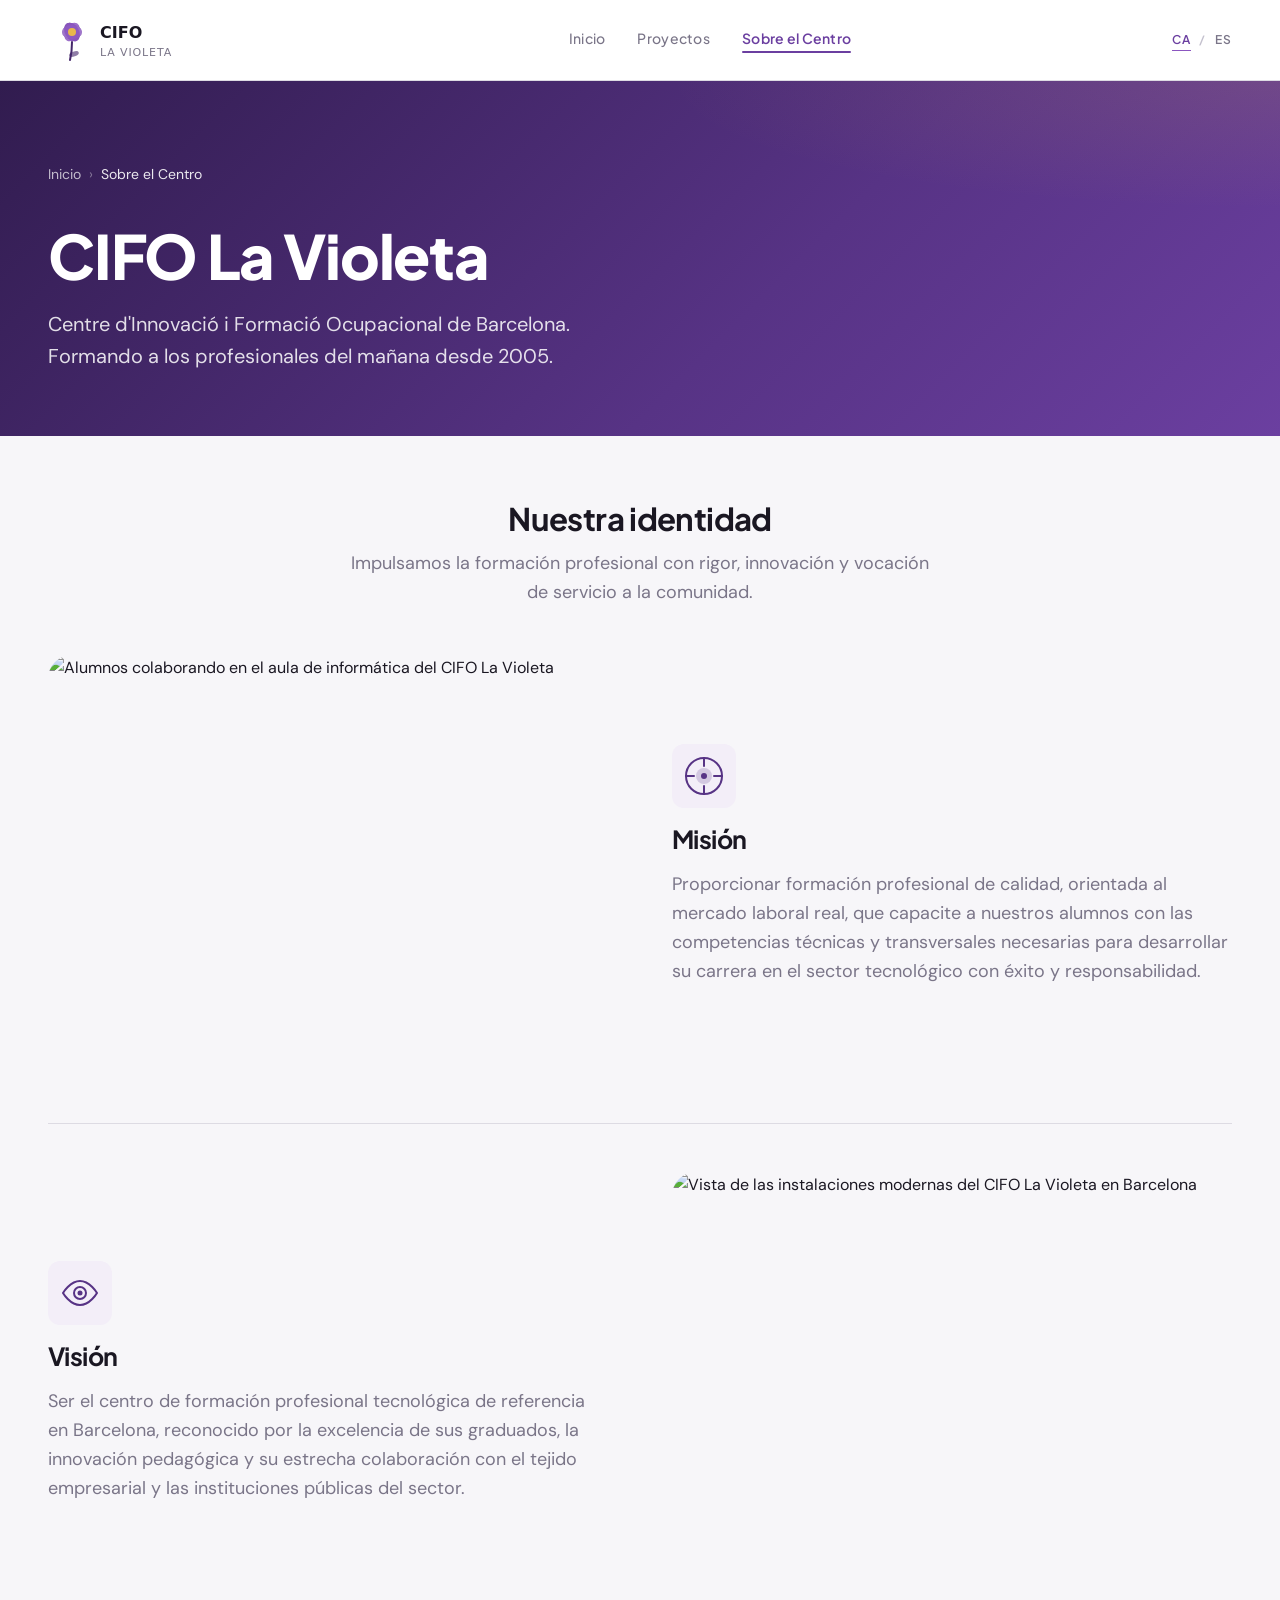
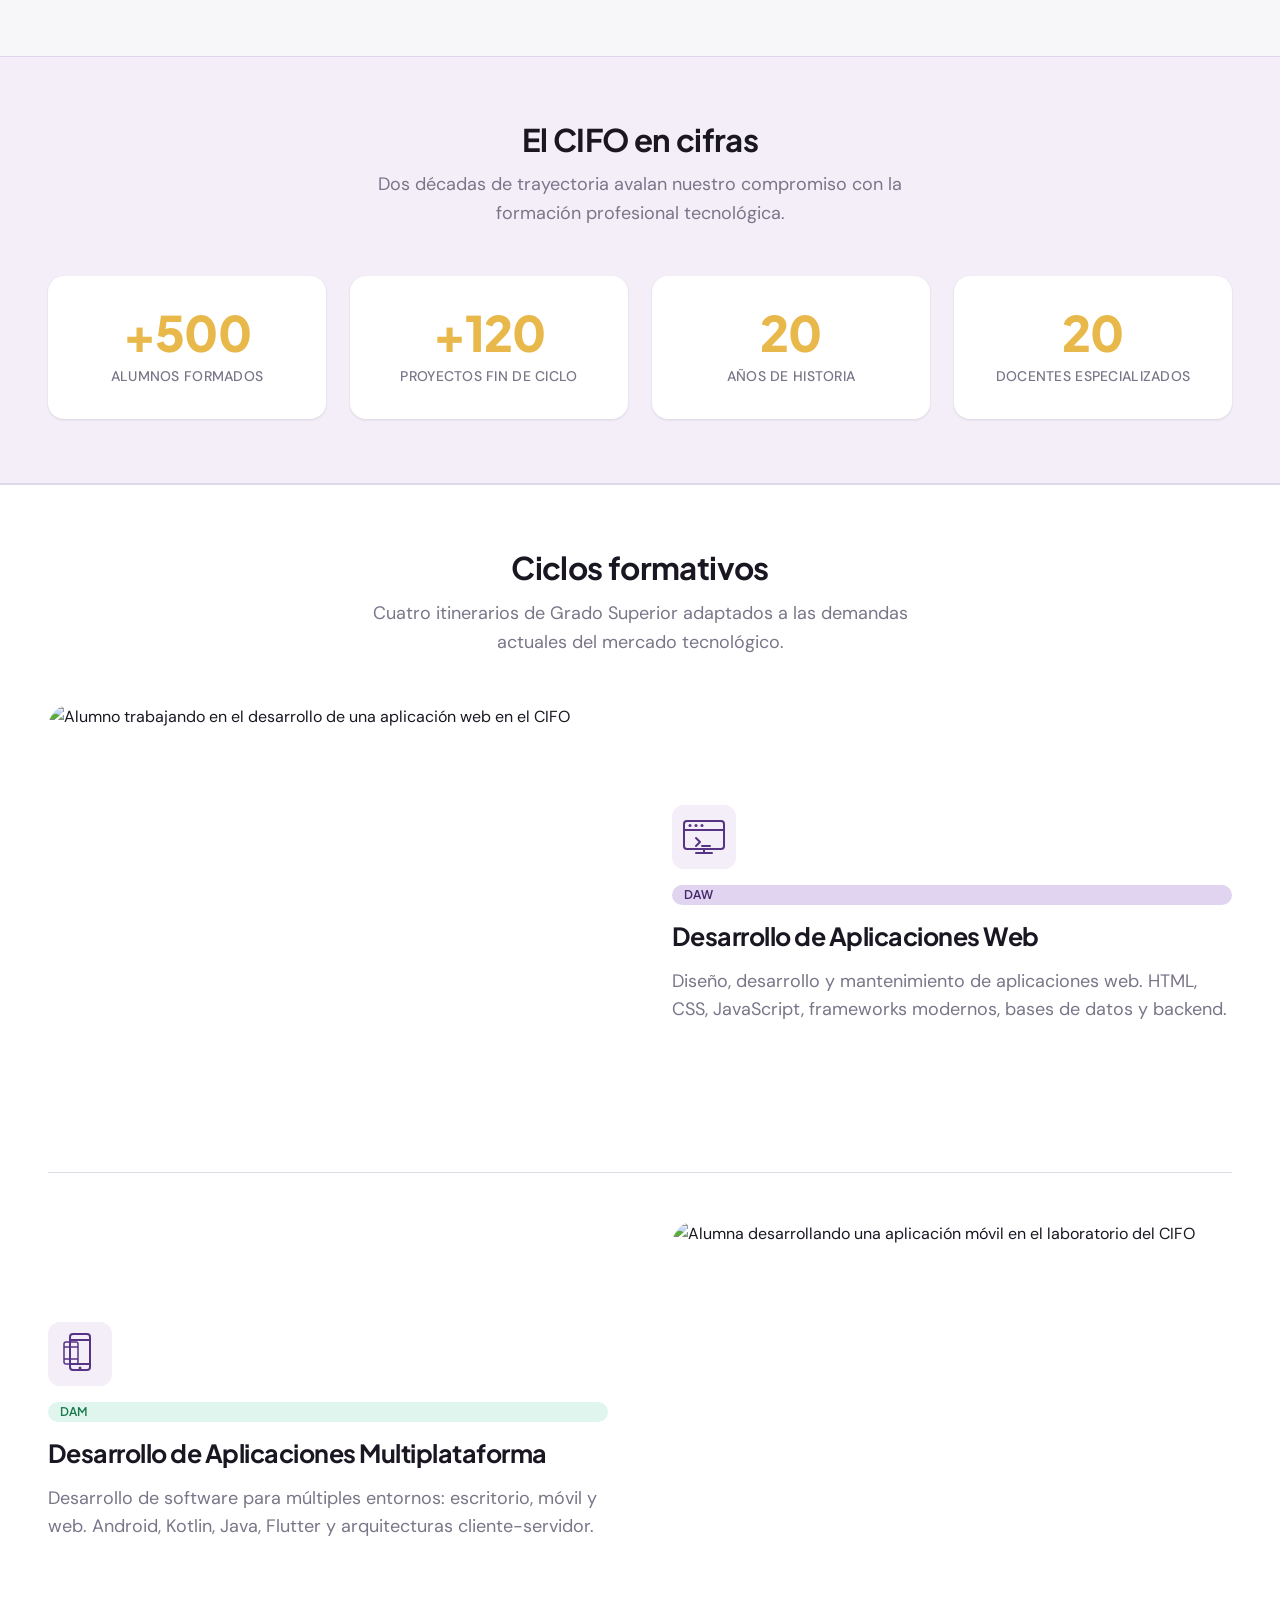
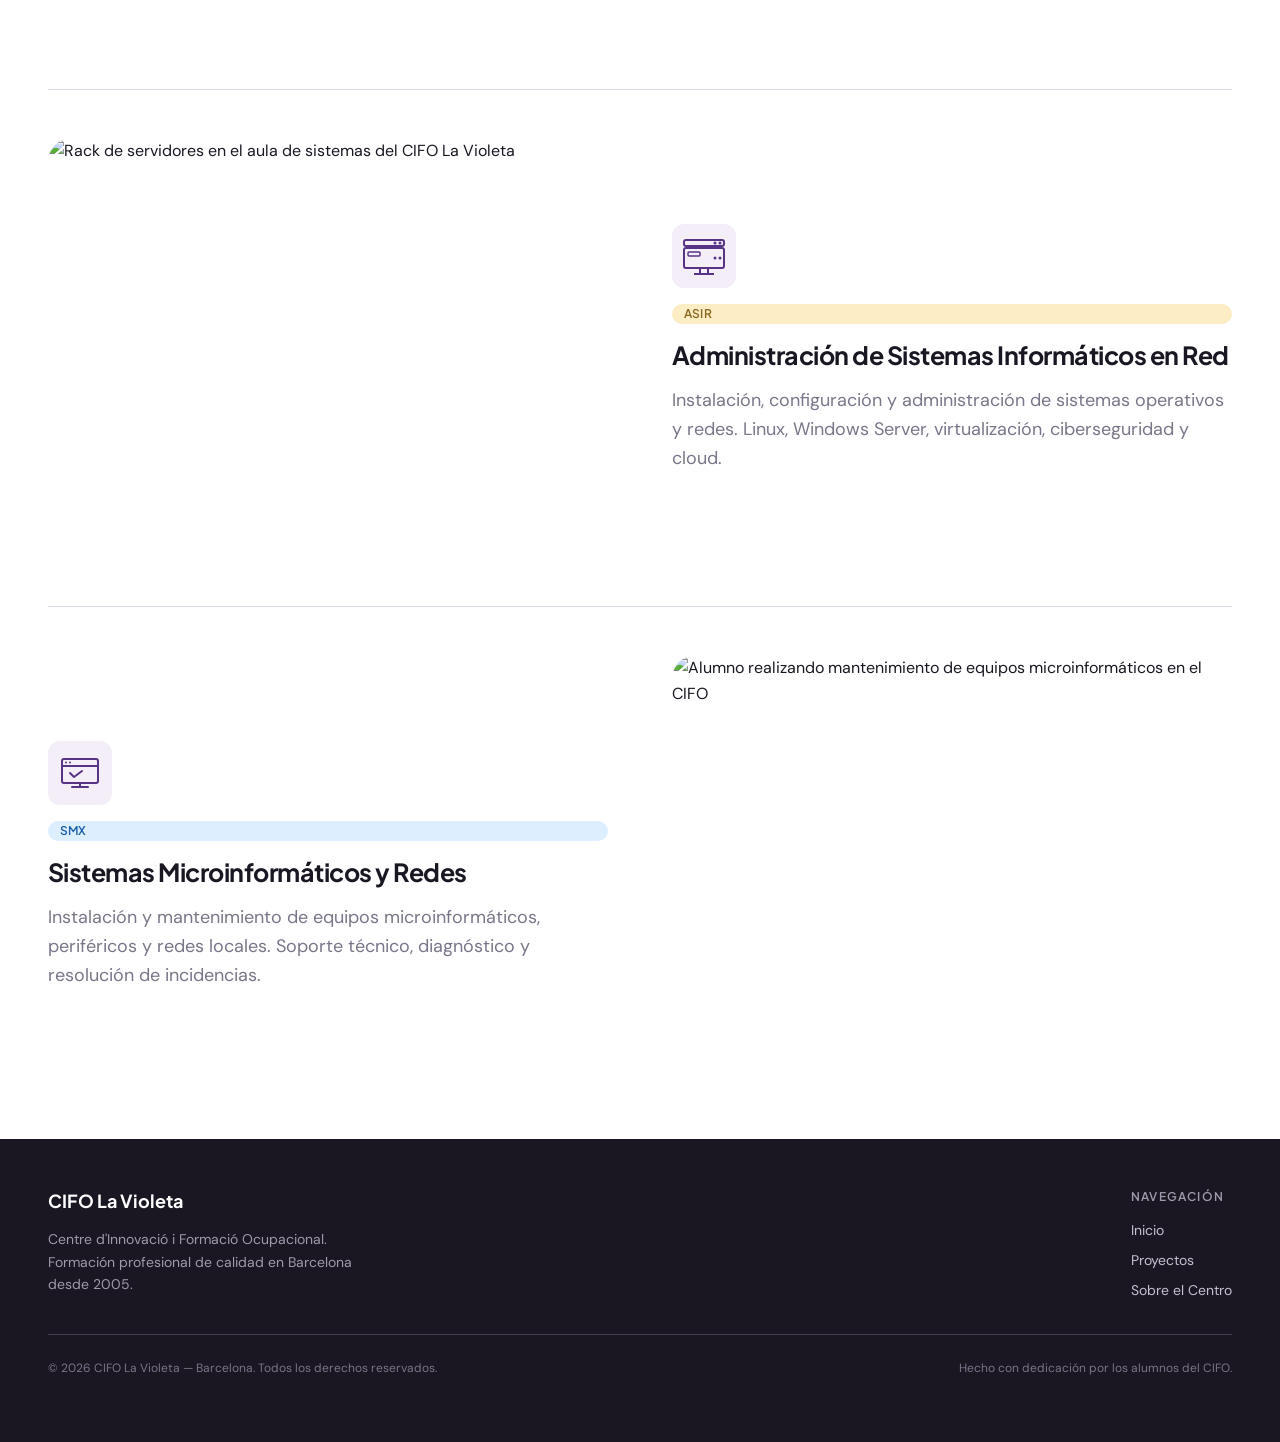
==== commit 760cf901: "remove ciclos formativos" ====
--- a/about.html
+++ b/about.html
@@ -143,8 +143,8 @@
                 <div class="about-split reveal">
                     <div class="about-split-media">
                         <img src="https://picsum.photos/seed/cifo-mission/800/600"
-                            alt="Alumnos colaborando en el aula de informática del CIFO La Violeta"
-                            width="800" height="600" loading="lazy">
+                            alt="Alumnos colaborando en el aula de informática del CIFO La Violeta" width="800"
+                            height="600" loading="lazy">
                     </div>
                     <div class="about-split-content">
                         <div class="about-split-icon" aria-hidden="true">
@@ -174,8 +174,8 @@
                 <div class="about-split reveal" data-reverse>
                     <div class="about-split-media">
                         <img src="https://picsum.photos/seed/cifo-vision/800/600"
-                            alt="Vista de las instalaciones modernas del CIFO La Violeta en Barcelona"
-                            width="800" height="600" loading="lazy">
+                            alt="Vista de las instalaciones modernas del CIFO La Violeta en Barcelona" width="800"
+                            height="600" loading="lazy">
                     </div>
                     <div class="about-split-content">
                         <div class="about-split-icon" aria-hidden="true">
@@ -251,8 +251,8 @@
                 <div class="about-split reveal" aria-labelledby="program-daw-title">
                     <div class="about-split-media">
                         <img src="https://picsum.photos/seed/cifo-daw/800/600"
-                            alt="Alumno trabajando en el desarrollo de una aplicación web en el CIFO"
-                            width="800" height="600" loading="lazy">
+                            alt="Alumno trabajando en el desarrollo de una aplicación web en el CIFO" width="800"
+                            height="600" loading="lazy">
                     </div>
                     <div class="about-split-content">
                         <div class="about-split-icon" aria-hidden="true">
@@ -284,8 +284,8 @@
                 <div class="about-split reveal" data-reverse aria-labelledby="program-dam-title">
                     <div class="about-split-media">
                         <img src="https://picsum.photos/seed/cifo-dam/800/600"
-                            alt="Alumna desarrollando una aplicación móvil en el laboratorio del CIFO"
-                            width="800" height="600" loading="lazy">
+                            alt="Alumna desarrollando una aplicación móvil en el laboratorio del CIFO" width="800"
+                            height="600" loading="lazy">
                     </div>
                     <div class="about-split-content">
                         <div class="about-split-icon" aria-hidden="true">
@@ -313,8 +313,8 @@
                 <div class="about-split reveal" aria-labelledby="program-asir-title">
                     <div class="about-split-media">
                         <img src="https://picsum.photos/seed/cifo-asir/800/600"
-                            alt="Rack de servidores en el aula de sistemas del CIFO La Violeta"
-                            width="800" height="600" loading="lazy">
+                            alt="Rack de servidores en el aula de sistemas del CIFO La Violeta" width="800" height="600"
+                            loading="lazy">
                     </div>
                     <div class="about-split-content">
                         <div class="about-split-icon" aria-hidden="true">
@@ -322,8 +322,7 @@
                                 xmlns="http://www.w3.org/2000/svg">
                                 <rect x="4" y="16" width="40" height="20" rx="2" stroke="currentColor"
                                     stroke-width="2" />
-                                <rect x="4" y="8" width="40" height="6" rx="2" stroke="currentColor"
-                                    stroke-width="2" />
+                                <rect x="4" y="8" width="40" height="6" rx="2" stroke="currentColor" stroke-width="2" />
                                 <circle cx="40" cy="11" r="1.5" fill="currentColor" />
                                 <circle cx="35" cy="11" r="1.5" fill="currentColor" />
                                 <rect x="8" y="20" width="12" height="4" rx="1" stroke="currentColor"
@@ -346,8 +345,8 @@
                 <div class="about-split reveal" data-reverse aria-labelledby="program-smx-title">
                     <div class="about-split-media">
                         <img src="https://picsum.photos/seed/cifo-smx/800/600"
-                            alt="Alumno realizando mantenimiento de equipos microinformáticos en el CIFO"
-                            width="800" height="600" loading="lazy">
+                            alt="Alumno realizando mantenimiento de equipos microinformáticos en el CIFO" width="800"
+                            height="600" loading="lazy">
                     </div>
                     <div class="about-split-content">
                         <div class="about-split-icon" aria-hidden="true">
@@ -404,15 +403,7 @@
                                 <a href="about.html" class="footer-link">Sobre el Centro</a>
                             </div>
                         </div>
-                        <div>
-                            <p class="footer-link-group-title">Ciclos Formativos</p>
-                            <div class="footer-link-group-items">
-                                <span class="footer-cycle-item">DAW — Desarrollo Web</span>
-                                <span class="footer-cycle-item">DAM — Desarrollo Multiplataforma</span>
-                                <span class="footer-cycle-item">ASIR — Admin. Sistemas</span>
-                                <span class="footer-cycle-item">SMX — Microinformática</span>
-                            </div>
-                        </div>
+
                     </div>
                 </div>
 
--- a/css/base/variables.css
+++ b/css/base/variables.css
@@ -45,7 +45,7 @@
     --color-neutral-800: #2a2733;
     --color-neutral-900: #1a1722;
 
-    /* Semánticos — reserva para estados de formulario (Fase 5+) */
+    /* Semánticos — reserva para estados de formulario */
     --color-success: #2ecc71;
     --color-error: #e74c3c;
     --color-warning: #f39c12;
@@ -183,4 +183,4 @@
     --z-overlay: 300;
     --z-modal: 400;
     --z-toast: 500;
-}+}
